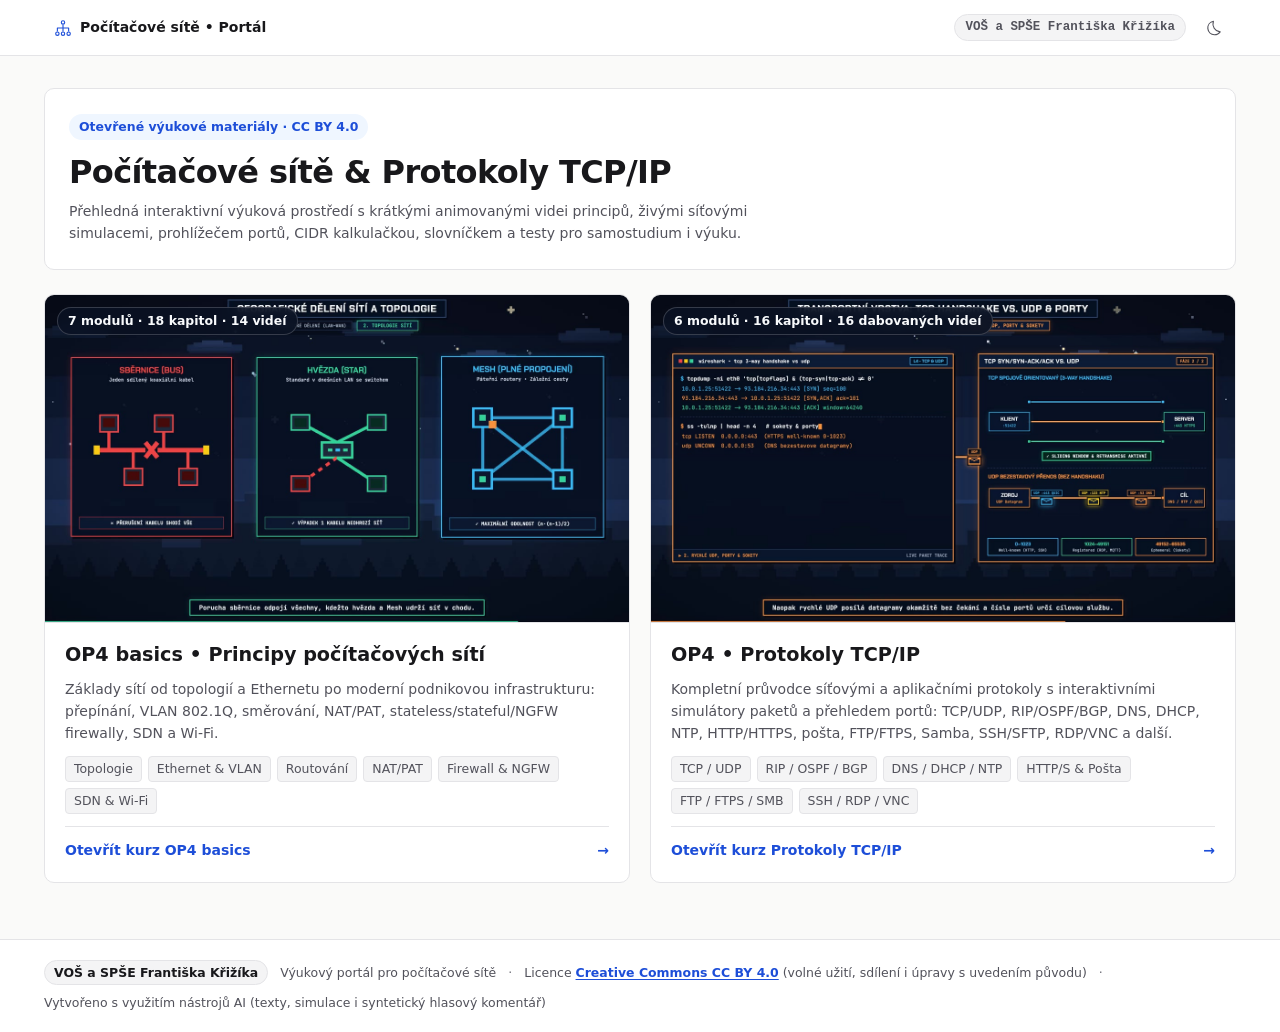
==== index.html @ db6475a8 "Initial release: OP4 basics & Protokoly TCP/IP portal (CC BY 4.0)" ====
<!DOCTYPE html>
<html lang="cs">
<head>
  <meta charset="UTF-8" />
  <meta name="viewport" content="width=device-width, initial-scale=1.0" />
  <title>Počítačové sítě &amp; Protokoly TCP/IP • VOŠ a SPŠE Františka Křižíka</title>
  <meta name="description" content="Interaktivní výukový portál počítačových sítí a protokolů TCP/IP vytvořený pro VOŠ a SPŠE Františka Křižíka pod volnou licencí Creative Commons CC BY 4.0." />
  <script>
    (function () {
      try {
        var t = window.localStorage.getItem('portal_theme') || window.localStorage.getItem('op4_theme') || window.localStorage.getItem('tcpip_theme');
        if (t === 'dark') {
          document.documentElement.setAttribute('data-theme', 'dark');
        }
      } catch (e) {}
    })();
  </script>
  <link rel="stylesheet" href="op4-basics/css/styles.css" />
  <style>
    .portal-main {
      max-width: var(--dashboard-max, 1240px);
      margin: 0 auto;
      padding: var(--space-8) var(--space-6) var(--space-6);
      min-height: calc(100vh - var(--topbar-height) - 108px);
    }

    .portal-hero {
      background-color: var(--bg-surface);
      border: 1px solid var(--border-subtle);
      border-radius: var(--radius-lg);
      padding: var(--space-6);
      margin-bottom: var(--space-6);
    }

    .portal-kicker {
      display: inline-flex;
      align-items: center;
      gap: 6px;
      padding: 3px 10px;
      border-radius: 999px;
      background-color: var(--accent-soft);
      color: var(--accent);
      font-size: var(--text-xs);
      font-weight: 600;
      margin-bottom: var(--space-3);
    }

    .portal-title {
      margin: 0 0 var(--space-2);
      font-size: clamp(1.45rem, 2.6vw, 2rem);
      font-weight: 700;
      letter-spacing: -0.02em;
      color: var(--text-primary);
    }

    .portal-subtitle {
      margin: 0;
      max-width: 760px;
      color: var(--text-secondary);
      font-size: var(--text-sm);
      line-height: 1.6;
    }

    .portal-grid {
      display: grid;
      grid-template-columns: repeat(2, minmax(0, 1fr));
      gap: var(--space-5);
    }

    .portal-card {
      display: flex;
      flex-direction: column;
      background-color: var(--bg-surface);
      border: 1px solid var(--border-subtle);
      border-radius: var(--radius-lg);
      overflow: hidden;
      text-decoration: none;
      color: inherit;
      transition: border-color 0.16s ease, box-shadow 0.16s ease, transform 0.16s ease;
    }

    .portal-card:hover {
      border-color: var(--accent);
      box-shadow: var(--shadow-hover);
      transform: translateY(-2px);
    }

    .portal-thumb {
      position: relative;
      aspect-ratio: 16 / 9;
      background-color: #091326;
      overflow: hidden;
      border-bottom: 1px solid var(--border-subtle);
    }

    .portal-thumb img {
      width: 100%;
      height: 100%;
      object-fit: cover;
      display: block;
    }

    .portal-thumb-badge {
      position: absolute;
      left: var(--space-3);
      top: var(--space-3);
      padding: 3px 10px;
      border-radius: 999px;
      background-color: rgba(10, 18, 35, 0.86);
      border: 1px solid rgba(255, 255, 255, 0.18);
      color: #f8fafc;
      font-size: var(--text-xs);
      font-weight: 600;
      backdrop-filter: blur(4px);
    }

    .portal-card-body {
      padding: var(--space-5);
      display: flex;
      flex-direction: column;
      gap: var(--space-3);
      flex: 1 1 auto;
    }

    .portal-card-title {
      margin: 0;
      font-size: 1.2rem;
      font-weight: 700;
      color: var(--text-primary);
    }

    .portal-card-desc {
      margin: 0;
      font-size: var(--text-sm);
      color: var(--text-secondary);
      line-height: 1.55;
      flex: 1 1 auto;
    }

    .portal-tags {
      display: flex;
      flex-wrap: wrap;
      gap: 6px;
    }

    .portal-tag {
      font-size: var(--text-xs);
      padding: 2px 8px;
      border-radius: var(--radius-sm);
      background-color: var(--bg-subtle);
      border: 1px solid var(--border-subtle);
      color: var(--text-secondary);
      font-weight: 500;
    }

    .portal-card-cta {
      display: flex;
      align-items: center;
      justify-content: space-between;
      padding-top: var(--space-3);
      border-top: 1px solid var(--border-subtle);
      font-size: var(--text-sm);
      font-weight: 600;
      color: var(--accent);
    }

    @media (max-width: 820px) {
      .portal-main {
        padding: var(--space-5) var(--space-4);
      }

      .portal-grid {
        grid-template-columns: 1fr;
      }
    }
  </style>
</head>
<body>
  <header class="topbar" role="banner">
    <div class="topbar-inner">
      <div class="topbar-left">
        <span class="brand-btn" style="cursor:default;">
          <span id="portal-brand-icon" class="brand-icon" aria-hidden="true"></span>
          <span class="brand-title">Počítačové sítě • Portál</span>
        </span>
      </div>
      <div class="topbar-right">
        <span class="topbar-progress-pill">VOŠ a SPŠE Františka Křižíka</span>
        <button
          type="button"
          id="portal-theme-toggle"
          class="icon-btn"
          aria-pressed="false"
          aria-label="Přepnout barevný režim"
          title="Přepnout světlý / tmavý režim"
        >
          <span id="portal-theme-icon" class="icon-slot" aria-hidden="true"></span>
        </button>
      </div>
    </div>
  </header>

  <main class="portal-main">
    <section class="portal-hero" aria-label="Úvod portálu">
      <div class="portal-kicker">Otevřené výukové materiály · CC BY 4.0</div>
      <h1 class="portal-title">Počítačové sítě &amp; Protokoly TCP/IP</h1>
      <p class="portal-subtitle">
        Přehledná interaktivní výuková prostředí s krátkými animovanými videi principů, živými síťovými simulacemi, prohlížečem portů, CIDR kalkulačkou, slovníčkem a testy pro samostudium i výuku.
      </p>
    </section>

    <section class="portal-grid" aria-label="Dostupné kurzy">
      <a class="portal-card" href="./op4-basics/">
        <div class="portal-thumb">
          <img src="./op4-basics/media/posters/topologies-lan-wan.jpg" alt="Náhled kurzu OP4 basics — Obecné principy počítačových sítí" loading="eager" />
          <span class="portal-thumb-badge">7 modulů · 18 kapitol · 14 videí</span>
        </div>
        <div class="portal-card-body">
          <h2 class="portal-card-title">OP4 basics • Principy počítačových sítí</h2>
          <p class="portal-card-desc">
            Základy sítí od topologií a Ethernetu po moderní podnikovou infrastrukturu: přepínání, VLAN 802.1Q, směrování, NAT/PAT, stateless/stateful/NGFW firewally, SDN a Wi-Fi.
          </p>
          <div class="portal-tags">
            <span class="portal-tag">Topologie</span>
            <span class="portal-tag">Ethernet &amp; VLAN</span>
            <span class="portal-tag">Routování</span>
            <span class="portal-tag">NAT/PAT</span>
            <span class="portal-tag">Firewall &amp; NGFW</span>
            <span class="portal-tag">SDN &amp; Wi-Fi</span>
          </div>
          <div class="portal-card-cta">
            <span>Otevřít kurz OP4 basics</span>
            <span id="cta-arrow-1" aria-hidden="true">→</span>
          </div>
        </div>
      </a>

      <a class="portal-card" href="./tcp-ip-protokoly/">
        <div class="portal-thumb">
          <img src="./tcp-ip-protokoly/media/posters/tcp-udp-handshake.jpg" alt="Náhled kurzu OP4 — Protokoly TCP/IP" loading="eager" />
          <span class="portal-thumb-badge">6 modulů · 16 kapitol · 16 dabovaných videí</span>
        </div>
        <div class="portal-card-body">
          <h2 class="portal-card-title">OP4 • Protokoly TCP/IP</h2>
          <p class="portal-card-desc">
            Kompletní průvodce síťovými a aplikačními protokoly s interaktivními simulátory paketů a přehledem portů: TCP/UDP, RIP/OSPF/BGP, DNS, DHCP, NTP, HTTP/HTTPS, pošta, FTP/FTPS, Samba, SSH/SFTP, RDP/VNC a další.
          </p>
          <div class="portal-tags">
            <span class="portal-tag">TCP / UDP</span>
            <span class="portal-tag">RIP / OSPF / BGP</span>
            <span class="portal-tag">DNS / DHCP / NTP</span>
            <span class="portal-tag">HTTP/S &amp; Pošta</span>
            <span class="portal-tag">FTP / FTPS / SMB</span>
            <span class="portal-tag">SSH / RDP / VNC</span>
          </div>
          <div class="portal-card-cta">
            <span>Otevřít kurz Protokoly TCP/IP</span>
            <span id="cta-arrow-2" aria-hidden="true">→</span>
          </div>
        </div>
      </a>
    </section>
  </main>

  <footer class="site-footer" role="contentinfo">
    <div class="site-footer-inner">
      <div class="site-footer-meta">
        <span class="site-footer-badge">VOŠ a SPŠE Františka Křižíka</span>
        <span>Výukový portál pro počítačové sítě</span>
        <span class="site-footer-sep" aria-hidden="true">·</span>
        <span>Licence <a class="site-footer-link" href="https://creativecommons.org/licenses/by/4.0/deed.cs" target="_blank" rel="noopener noreferrer">Creative Commons CC BY 4.0</a> (volné užití, sdílení i úpravy s uvedením původu)</span>
        <span class="site-footer-sep" aria-hidden="true">·</span>
        <span>Vytvořeno s využitím nástrojů AI (texty, simulace i syntetický hlasový komentář)</span>
      </div>
    </div>
  </footer>

  <script src="op4-basics/js/carbon-icons.js"></script>
  <script>
    (function () {
      var brand = document.getElementById('portal-brand-icon');
      if (brand && window.CarbonIcons) {
        brand.innerHTML = window.CarbonIcons.render('network', { size: 18 });
      }
      var themeBtn = document.getElementById('portal-theme-toggle');
      var themeIcon = document.getElementById('portal-theme-icon');
      function syncThemeUi() {
        var dark = document.documentElement.getAttribute('data-theme') === 'dark';
        if (themeBtn) themeBtn.setAttribute('aria-pressed', dark ? 'true' : 'false');
        if (themeIcon && window.CarbonIcons) {
          themeIcon.innerHTML = window.CarbonIcons.render(dark ? 'sun' : 'moon', { size: 18 });
        }
      }
      syncThemeUi();
      if (themeBtn) {
        themeBtn.addEventListener('click', function () {
          var nextDark = document.documentElement.getAttribute('data-theme') !== 'dark';
          if (nextDark) document.documentElement.setAttribute('data-theme', 'dark');
          else document.documentElement.removeAttribute('data-theme');
          try {
            var val = nextDark ? 'dark' : 'light';
            window.localStorage.setItem('portal_theme', val);
            window.localStorage.setItem('op4_theme', val);
            window.localStorage.setItem('tcpip_theme', val);
          } catch (e) {}
          syncThemeUi();
        });
      }
    })();
  </script>
</body>
</html>
---- op4-basics/css/styles.css ----
/* ==========================================================================
   OP4 basics • Obecné principy počítačových sítí
   Design systém (světlý výchozí / [data-theme="dark"] / [data-presentation="true"])
   ========================================================================== */

:root {
  /* Barvy – světlý vzdušný základ */
  --bg-canvas: #fafaf9;
  --bg-surface: #ffffff;
  --bg-subtle: #f4f4f5;
  --bg-hover: #eceef2;
  --bg-terminal: #14161a;

  --border-subtle: #e4e4e7;
  --border-strong: #a1a1aa;

  --text-primary: #18181b;
  --text-secondary: #52525b;
  --text-muted: #71717a;

  --accent: #1d4ed8;
  --accent-ink: #ffffff;
  --accent-soft: #eff6ff;

  --ok: #15803d;
  --ok-soft: #f0fdf4;
  --warn: #b45309;
  --warn-soft: #fffbeb;
  --danger: #b91c1c;
  --danger-soft: #fef2f2;

  /* Kompatibilní aliasy pro InteractiveLabs v visuals.js */
  --accent-cyan: var(--accent);
  --accent-emerald: var(--ok);
  --accent-amber: var(--warn);
  --accent-rose: var(--danger);
  --accent-violet: #6d28d9;

  /* Stíny */
  --shadow-sm: 0 1px 2px rgba(15, 23, 42, 0.05);
  --shadow-card: 0 2px 8px rgba(15, 23, 42, 0.05);
  --shadow-hover: 0 8px 20px rgba(15, 23, 42, 0.08);

  /* Typografie (100% systémové fonty) */
  --font-sans: -apple-system, BlinkMacSystemFont, "Segoe UI", system-ui, Roboto, "Helvetica Neue", Arial, sans-serif;
  --font-mono: ui-monospace, "SFMono-Regular", Menlo, Monaco, Consolas, monospace;

  --text-xs: 0.78rem;
  --text-sm: 0.875rem;
  --text-base: 0.975rem;
  --text-lg: 1.15rem;
  --text-xl: 1.55rem;

  /* Mezery */
  --space-1: 0.25rem;
  --space-2: 0.5rem;
  --space-3: 0.75rem;
  --space-4: 1rem;
  --space-5: 1.25rem;
  --space-6: 1.5rem;
  --space-8: 2rem;
  --space-10: 2.75rem;

  /* Hrany a rozměry */
  --radius-sm: 4px;
  --radius-md: 6px;
  --radius-lg: 10px;
  --topbar-height: 56px;
  --bottom-nav-height: 58px;
  --dash-max: 1220px;
  --content-max: 920px;
}

[data-theme="dark"] {
  --bg-canvas: #111214;
  --bg-surface: #18191c;
  --bg-subtle: #202226;
  --bg-hover: #27292e;
  --bg-terminal: #0c0d10;

  --border-subtle: #27272a;
  --border-strong: #52525b;

  --text-primary: #f4f4f5;
  --text-secondary: #a1a1aa;
  --text-muted: #9ca3af;

  --accent: #60a5fa;
  --accent-ink: #0a1424;
  --accent-soft: rgba(96, 165, 250, 0.14);

  --ok: #4ade80;
  --ok-soft: rgba(74, 222, 128, 0.12);
  --warn: #fbbf24;
  --warn-soft: rgba(251, 191, 36, 0.12);
  --danger: #f87171;
  --danger-soft: rgba(248, 113, 113, 0.13);
  --accent-violet: #a78bfa;

  --shadow-sm: 0 1px 3px rgba(0, 0, 0, 0.3);
  --shadow-card: 0 4px 12px rgba(0, 0, 0, 0.28);
  --shadow-hover: 0 10px 24px rgba(0, 0, 0, 0.42);
}

[data-presentation="true"] {
  --content-max: min(1320px, 96vw);
  --dash-max: min(1400px, 96vw);
  --text-base: 1.05rem;
  --text-lg: 1.22rem;
  --text-xl: 1.75rem;
}

/* ==========================================================================
   Reset & Základ
   ========================================================================== */
*, *::before, *::after {
  box-sizing: border-box;
}

html, body {
  margin: 0;
  padding: 0;
  max-width: 100%;
  overflow-x: clip;
  background-color: var(--bg-canvas);
  color: var(--text-primary);
  font-family: var(--font-sans);
  font-size: 16px;
  line-height: 1.6;
  -webkit-font-smoothing: antialiased;
}

h1, h2, h3, h4 {
  margin: 0;
  line-height: 1.25;
  color: var(--text-primary);
  font-weight: 650;
}

p {
  margin: 0 0 var(--space-3) 0;
}

ul, ol {
  margin: 0;
  padding-left: var(--space-5);
}

code, pre, .mono {
  font-family: var(--font-mono);
}

img, svg, canvas, video {
  max-width: 100%;
}

button, input, select {
  font-family: inherit;
  font-size: inherit;
  color: inherit;
}

button {
  cursor: pointer;
  border: none;
  background: none;
  padding: 0;
}

:focus-visible {
  outline: 2px solid var(--accent);
  outline-offset: 2px;
}

[hidden] {
  display: none !important;
}

.carbon-icon {
  display: block;
  flex-shrink: 0;
}

.icon-slot {
  display: inline-flex;
  align-items: center;
  justify-content: center;
  flex-shrink: 0;
}

.inline-icon-label {
  display: inline-flex;
  align-items: center;
  gap: var(--space-2);
}

.muted {
  color: var(--text-muted);
}

.skip-link {
  position: absolute;
  top: -120px;
  left: var(--space-4);
  z-index: 999;
  padding: var(--space-2) var(--space-4);
  background: var(--accent);
  color: var(--accent-ink);
  font-weight: 600;
  border-radius: var(--radius-sm);
  text-decoration: none;
}

.skip-link:focus {
  top: var(--space-3);
}

/* ==========================================================================
   Horní lišta (Topbar)
   ========================================================================== */
.topbar {
  position: sticky;
  top: 0;
  z-index: 100;
  height: var(--topbar-height);
  background-color: var(--bg-surface);
  border-bottom: 1px solid var(--border-subtle);
}

.topbar-inner {
  max-width: var(--dash-max);
  height: 100%;
  margin: 0 auto;
  padding: 0 var(--space-4);
  display: flex;
  align-items: center;
  justify-content: space-between;
  gap: var(--space-2);
}

.topbar-left {
  display: flex;
  align-items: center;
  gap: var(--space-2);
  min-width: 0;
}

.btn-drawer-toggle {
  display: inline-flex;
  align-items: center;
  gap: var(--space-2);
  min-height: 40px;
  padding: var(--space-1) var(--space-3);
  border: 1px solid var(--border-subtle);
  border-radius: var(--radius-md);
  background-color: var(--bg-surface);
  font-size: var(--text-sm);
  font-weight: 500;
  color: var(--text-primary);
  white-space: nowrap;
}

.btn-drawer-toggle:hover {
  background-color: var(--bg-hover);
  border-color: var(--border-strong);
}

.brand-btn {
  display: inline-flex;
  align-items: center;
  gap: var(--space-2);
  min-height: 40px;
  padding: var(--space-1) var(--space-2);
  border-radius: var(--radius-md);
  color: var(--text-primary);
  min-width: 0;
}

.brand-btn:hover {
  background-color: var(--bg-hover);
}

.brand-icon {
  display: inline-flex;
  color: var(--accent);
}

.brand-title {
  font-size: var(--text-sm);
  font-weight: 700;
  white-space: nowrap;
}

.main-nav {
  display: flex;
  align-items: center;
  gap: var(--space-1);
}

.nav-link {
  min-height: 40px;
  padding: var(--space-1) var(--space-3);
  border-radius: var(--radius-md);
  font-size: var(--text-sm);
  font-weight: 500;
  color: var(--text-secondary);
  white-space: nowrap;
}

.nav-link:hover {
  color: var(--text-primary);
  background-color: var(--bg-hover);
}

.nav-link.is-active {
  color: var(--accent);
  background-color: var(--accent-soft);
  font-weight: 600;
}

.topbar-right {
  display: flex;
  align-items: center;
  gap: var(--space-2);
  flex-shrink: 0;
}

.topbar-progress-pill {
  font-family: var(--font-mono);
  font-size: var(--text-xs);
  font-weight: 600;
  color: var(--text-secondary);
  background-color: var(--bg-subtle);
  border: 1px solid var(--border-subtle);
  border-radius: 999px;
  padding: 3px 10px;
  white-space: nowrap;
}

.btn-presentation-toggle {
  display: inline-flex;
  align-items: center;
  gap: var(--space-2);
  min-height: 40px;
  padding: var(--space-1) var(--space-3);
  border: 1px solid var(--border-subtle);
  border-radius: var(--radius-md);
  background-color: var(--bg-surface);
  font-size: var(--text-xs);
  font-weight: 500;
  color: var(--text-secondary);
  white-space: nowrap;
}

.btn-presentation-toggle:hover {
  background-color: var(--bg-hover);
  color: var(--text-primary);
  border-color: var(--border-strong);
}

.btn-presentation-toggle.is-active {
  background-color: var(--accent-soft);
  color: var(--accent);
  border-color: var(--accent);
  font-weight: 600;
}

[data-presentation="true"] .topbar-progress-pill,
[data-presentation="true"] .topic-crumb {
  display: none;
}

/* ==========================================================================
   Vysouvací šuplík kapitol (Topic Drawer)
   ========================================================================== */
.topic-drawer {
  position: fixed;
  top: 0;
  left: 0;
  bottom: 0;
  width: min(350px, 90vw);
  z-index: 300;
  background-color: var(--bg-surface);
  border-right: 1px solid var(--border-subtle);
  display: flex;
  flex-direction: column;
  box-shadow: var(--shadow-hover);
}

.drawer-overlay {
  position: fixed;
  inset: 0;
  z-index: 250;
  background-color: rgba(0, 0, 0, 0.4);
}

.drawer-head {
  display: flex;
  align-items: center;
  justify-content: space-between;
  padding: var(--space-4);
  border-bottom: 1px solid var(--border-subtle);
}

.drawer-title {
  font-weight: 650;
  font-size: var(--text-base);
}

.drawer-sub {
  font-size: var(--text-xs);
  color: var(--text-muted);
}

.drawer-search {
  position: relative;
  padding: var(--space-3) var(--space-4);
  border-bottom: 1px solid var(--border-subtle);
}

.drawer-search-icon {
  position: absolute;
  left: calc(var(--space-4) + 10px);
  top: 50%;
  transform: translateY(-50%);
  color: var(--text-muted);
  pointer-events: none;
  display: inline-flex;
}

.drawer-search .drawer-search-input {
  min-height: 40px;
  padding: var(--space-2) 36px var(--space-2) 34px;
  font-size: var(--text-sm);
}

.drawer-search-clear {
  position: absolute;
  right: calc(var(--space-4) + 2px);
  top: 50%;
  transform: translateY(-50%);
  min-width: 34px;
  min-height: 34px;
  display: inline-flex;
  align-items: center;
  justify-content: center;
  color: var(--text-muted);
}

.drawer-tree {
  flex: 1 1 auto;
  overflow-y: auto;
  padding: var(--space-2) 0;
}

.drawer-group {
  padding: var(--space-2) 0;
  border-bottom: 1px solid var(--border-subtle);
}

.drawer-group:last-child {
  border-bottom: none;
}

.drawer-group-label {
  padding: var(--space-1) var(--space-4);
  font-size: var(--text-xs);
  font-weight: 600;
  color: var(--text-muted);
}

.drawer-topic-btn {
  width: 100%;
  min-height: 40px;
  padding: var(--space-2) var(--space-4);
  display: grid;
  grid-template-columns: 24px minmax(0, 1fr) auto;
  align-items: start;
  gap: var(--space-2);
  text-align: left;
  font-size: var(--text-sm);
  color: var(--text-secondary);
}

.drawer-topic-btn:hover {
  background-color: var(--bg-hover);
  color: var(--text-primary);
}

.drawer-topic-btn.is-active {
  background-color: var(--accent-soft);
  color: var(--accent);
  font-weight: 600;
}

.drawer-topic-num {
  font-family: var(--font-mono);
  font-size: var(--text-xs);
  color: var(--text-muted);
  padding-top: 2px;
}

.drawer-topic-btn.is-active .drawer-topic-num {
  color: var(--accent);
}

.drawer-topic-title {
  overflow-wrap: anywhere;
  display: inline-flex;
  align-items: center;
  gap: 6px;
  flex-wrap: wrap;
}

.drawer-mandatory-dot {
  display: inline-block;
  width: 6px;
  height: 6px;
  border-radius: 50%;
  background-color: var(--accent);
  flex-shrink: 0;
}

.drawer-topic-status {
  padding-top: 2px;
  display: inline-flex;
  align-items: center;
}

.drawer-empty {
  padding: var(--space-5) var(--space-4);
  display: flex;
  flex-direction: column;
  gap: var(--space-3);
  font-size: var(--text-sm);
  color: var(--text-muted);
}

/* ==========================================================================
   Hlavní pracovní pruh
   ========================================================================== */
.page-main {
  max-width: var(--content-max);
  margin: 0 auto;
  padding: var(--space-8) var(--space-5) var(--space-10) var(--space-5);
  min-height: calc(100vh - var(--topbar-height));
}

.page-main.is-dashboard {
  max-width: var(--dash-max);
}

/* ==========================================================================
   Sdílené minimalistické komponenty
   ========================================================================== */
.btn {
  display: inline-flex;
  align-items: center;
  justify-content: center;
  gap: var(--space-2);
  min-height: 40px;
  padding: var(--space-2) var(--space-4);
  border: 1px solid var(--border-subtle);
  border-radius: var(--radius-md);
  background-color: var(--bg-surface);
  color: var(--text-primary);
  font-size: var(--text-sm);
  font-weight: 500;
  text-decoration: none;
  transition: background-color 0.12s ease, border-color 0.12s ease;
}

.btn:hover:not(:disabled) {
  background-color: var(--bg-hover);
  border-color: var(--border-strong);
}

.btn:disabled {
  opacity: 0.45;
  cursor: not-allowed;
}

.btn-sm {
  min-height: 36px;
  padding: var(--space-1) var(--space-3);
  font-size: var(--text-xs);
}

.btn-primary {
  background-color: var(--accent);
  border-color: var(--accent);
  color: var(--accent-ink);
  font-weight: 600;
}

.btn-primary:hover:not(:disabled) {
  background-color: var(--accent);
  border-color: var(--accent);
  filter: brightness(1.06);
}

.btn-ok {
  background-color: var(--ok-soft);
  border-color: var(--ok);
  color: var(--ok);
}

.btn-emerald {
  background-color: var(--ok-soft);
  border-color: var(--ok);
  color: var(--ok);
}

.btn-amber {
  background-color: var(--warn-soft);
  border-color: var(--warn);
  color: var(--warn);
}

.btn-rose {
  background-color: var(--danger-soft);
  border-color: var(--danger);
  color: var(--danger);
}

.icon-btn {
  min-width: 40px;
  min-height: 40px;
  display: inline-flex;
  align-items: center;
  justify-content: center;
  border: 1px solid transparent;
  border-radius: var(--radius-md);
  color: var(--text-secondary);
}

.icon-btn:hover {
  background-color: var(--bg-hover);
  color: var(--text-primary);
}

.input, .select {
  width: 100%;
  min-height: 42px;
  padding: var(--space-2) var(--space-3);
  border: 1px solid var(--border-subtle);
  border-radius: var(--radius-md);
  background-color: var(--bg-surface);
  color: var(--text-primary);
  font-size: var(--text-sm);
}

.input:focus, .select:focus {
  outline: 2px solid var(--accent);
  outline-offset: 0;
  border-color: var(--accent);
}

.badge {
  display: inline-flex;
  align-items: center;
  gap: var(--space-1);
  padding: 2px var(--space-2);
  border: 1px solid var(--border-subtle);
  border-radius: var(--radius-sm);
  font-size: var(--text-xs);
  font-weight: 500;
  background-color: var(--bg-subtle);
  color: var(--text-secondary);
  white-space: nowrap;
}

.badge-cyan {
  background-color: var(--accent-soft);
  border-color: var(--accent);
  color: var(--accent);
}

.badge-emerald {
  background-color: var(--ok-soft);
  border-color: var(--ok);
  color: var(--ok);
}

.badge-amber {
  background-color: var(--warn-soft);
  border-color: var(--warn);
  color: var(--warn);
}

.badge-rose {
  background-color: var(--danger-soft);
  border-color: var(--danger);
  color: var(--danger);
}

.badge-neutral {
  background-color: var(--bg-subtle);
  border-color: var(--border-subtle);
  color: var(--text-secondary);
}

.state-box {
  padding: var(--space-6);
  border: 1px solid var(--border-subtle);
  border-radius: var(--radius-lg);
  background-color: var(--bg-surface);
}

.table-scroll {
  width: 100%;
  max-width: 100%;
  overflow-x: auto;
  -webkit-overflow-scrolling: touch;
  border: 1px solid var(--border-subtle);
  border-radius: var(--radius-md);
  background-color: var(--bg-surface);
}

.data-table {
  width: 100%;
  border-collapse: collapse;
  font-size: var(--text-sm);
}

.data-table th,
.data-table td {
  padding: var(--space-3) var(--space-4);
  text-align: left;
  border-bottom: 1px solid var(--border-subtle);
  vertical-align: top;
}

.data-table th {
  font-size: var(--text-xs);
  font-weight: 600;
  color: var(--text-muted);
  background-color: var(--bg-subtle);
}

.data-table tr:last-child td {
  border-bottom: none;
}

/* ==========================================================================
   Pohled: Dashboard (Přehled témat s 16:9 náhledy)
   ========================================================================== */
.dash-wrap {
  display: flex;
  flex-direction: column;
  gap: var(--space-5);
}

.dash-header {
  display: flex;
  flex-wrap: wrap;
  align-items: flex-end;
  justify-content: space-between;
  gap: var(--space-4);
  padding-bottom: var(--space-4);
  border-bottom: 1px solid var(--border-subtle);
}

.dash-title-group {
  display: flex;
  flex-direction: column;
  gap: 4px;
}

.view-head {
  display: flex;
  flex-wrap: wrap;
  align-items: flex-end;
  justify-content: space-between;
  gap: var(--space-4);
  margin-bottom: var(--space-5);
}

.view-title {
  font-size: var(--text-xl);
  font-weight: 700;
  letter-spacing: -0.02em;
}

.dash-subtitle {
  font-size: var(--text-sm);
  color: var(--text-secondary);
  margin: 0;
}

.dash-header-right {
  display: flex;
  flex-wrap: wrap;
  align-items: center;
  gap: var(--space-3);
}

.dash-progress-card {
  display: flex;
  align-items: center;
  gap: var(--space-3);
  padding: var(--space-2) var(--space-3);
  border: 1px solid var(--border-subtle);
  border-radius: var(--radius-md);
  background-color: var(--bg-surface);
  font-size: var(--text-xs);
  color: var(--text-secondary);
}

.progress-bar-track {
  width: 110px;
  height: 6px;
  border-radius: 999px;
  background-color: var(--bg-subtle);
  overflow: hidden;
}

.progress-bar-fill {
  height: 100%;
  background-color: var(--ok);
  transition: width 0.25s ease;
}

.dash-actions {
  display: flex;
  align-items: center;
  gap: var(--space-2);
}

.filter-toolbar {
  display: flex;
  flex-direction: column;
  gap: var(--space-3);
}

.toolbar-row {
  display: flex;
  flex-wrap: wrap;
  gap: var(--space-2);
  align-items: center;
  justify-content: space-between;
}

.search-wrap {
  position: relative;
  width: 100%;
}

.toolbar-row > .search-wrap {
  width: auto;
  flex: 1 1 260px;
}

.search-wrap .input {
  padding-left: 36px;
  padding-right: 36px;
}

.search-wrap-icon {
  position: absolute;
  left: 10px;
  top: 50%;
  transform: translateY(-50%);
  color: var(--text-muted);
  pointer-events: none;
  display: inline-flex;
}

.search-wrap-clear {
  position: absolute;
  right: 4px;
  top: 50%;
  transform: translateY(-50%);
  min-width: 34px;
  min-height: 34px;
  display: inline-flex;
  align-items: center;
  justify-content: center;
  color: var(--text-muted);
}

.chip-row {
  display: flex;
  flex-wrap: wrap;
  gap: var(--space-2);
}

.filter-chip {
  min-height: 34px;
  padding: var(--space-1) var(--space-3);
  border: 1px solid var(--border-subtle);
  border-radius: var(--radius-md);
  background-color: var(--bg-surface);
  font-size: var(--text-xs);
  color: var(--text-secondary);
  white-space: nowrap;
}

.filter-chip:hover {
  background-color: var(--bg-hover);
  color: var(--text-primary);
}

.filter-chip.is-active {
  background-color: var(--accent-soft);
  border-color: var(--accent);
  color: var(--accent);
  font-weight: 600;
}

.dash-results-meta {
  font-size: var(--text-xs);
  color: var(--text-muted);
  margin-bottom: var(--space-3);
}

.module-group {
  margin-bottom: var(--space-8);
}

.module-group:last-child {
  margin-bottom: 0;
}

.module-header {
  display: flex;
  flex-wrap: wrap;
  align-items: baseline;
  justify-content: space-between;
  gap: var(--space-2);
  margin-bottom: var(--space-3);
}

.module-header-left {
  display: flex;
  align-items: center;
  gap: var(--space-2);
  min-width: 0;
}

.module-dot {
  width: 10px;
  height: 10px;
  border-radius: 3px;
  flex-shrink: 0;
}

.module-icon {
  display: inline-flex;
  color: var(--text-secondary);
}

.module-title {
  font-size: var(--text-lg);
  font-weight: 650;
}

.module-count {
  font-family: var(--font-mono);
  font-size: var(--text-xs);
  color: var(--text-muted);
}

.module-desc {
  font-size: var(--text-xs);
  color: var(--text-muted);
  margin: 0;
}

.topics-grid {
  display: grid;
  grid-template-columns: repeat(auto-fill, minmax(290px, 1fr));
  gap: var(--space-4);
}

.topic-card {
  position: relative;
  display: flex;
  flex-direction: column;
  background-color: var(--bg-surface);
  border: 1px solid var(--border-subtle);
  border-top: 3px solid var(--topic-accent, var(--accent));
  border-radius: var(--radius-lg);
  overflow: hidden;
  box-shadow: var(--shadow-card);
  transition: transform 0.15s ease, box-shadow 0.15s ease, border-color 0.15s ease;
  cursor: pointer;
  min-width: 0;
}

.topic-card:hover {
  transform: translateY(-2px);
  box-shadow: var(--shadow-hover);
  border-color: var(--border-strong);
}

.topic-card.is-completed {
  border-color: color-mix(in srgb, var(--ok) 45%, var(--border-subtle));
  border-top-color: var(--ok);
}

/* 16:9 Media Preview */
.card-media {
  position: relative;
  width: 100%;
  aspect-ratio: 16 / 9;
  background-color: #0b1220;
  overflow: hidden;
  border-bottom: 1px solid var(--border-subtle);
}

.card-preview-video {
  position: absolute;
  inset: 0;
  width: 100%;
  height: 100%;
  object-fit: cover;
  display: block;
  background-color: #0b1220;
}

.card-preview-canvas {
  position: absolute;
  inset: 0;
  width: 100%;
  height: 100%;
  display: block;
  image-rendering: pixelated;
  image-rendering: crisp-edges;
}

.card-preview-overlay {
  position: absolute;
  inset: 0;
  pointer-events: none;
  display: flex;
  align-items: flex-end;
  justify-content: space-between;
  padding: var(--space-2);
  background: linear-gradient(180deg, rgba(6, 12, 24, 0.12) 0%, transparent 45%, rgba(6, 12, 24, 0.5) 100%);
}

.media-badge {
  display: inline-flex;
  align-items: center;
  gap: 4px;
  padding: 2px 8px;
  border-radius: 999px;
  background-color: rgba(11, 18, 32, 0.84);
  color: #f8fafc;
  font-family: var(--font-mono);
  font-size: 0.72rem;
  font-weight: 600;
  border: 1px solid rgba(255, 255, 255, 0.18);
}

.media-badge-canvas {
  font-family: var(--font-sans);
}

.card-preview-toggle {
  pointer-events: auto;
  width: 32px;
  height: 32px;
  border-radius: 999px;
  background-color: rgba(11, 18, 32, 0.84);
  color: #f8fafc;
  border: 1px solid rgba(255, 255, 255, 0.24);
  display: inline-flex;
  align-items: center;
  justify-content: center;
  transition: background-color 0.12s ease, transform 0.12s ease;
}

.card-preview-toggle:hover,
.topic-card.is-previewing .card-preview-toggle {
  background-color: var(--accent);
  border-color: var(--accent);
  color: #ffffff;
}

/* Stručné tělo karty */
.card-body {
  padding: var(--space-3) var(--space-4);
  display: flex;
  flex-direction: column;
  gap: var(--space-2);
  min-width: 0;
  flex: 1 1 auto;
}

.card-meta-row {
  display: flex;
  align-items: center;
  justify-content: space-between;
  gap: var(--space-2);
}

.card-badges {
  display: flex;
  align-items: center;
  flex-wrap: wrap;
  gap: 6px;
  min-width: 0;
}

.card-num {
  font-family: var(--font-mono);
  font-size: var(--text-xs);
  font-weight: 700;
  color: var(--text-muted);
}

.card-complete-btn {
  width: 30px;
  height: 30px;
  border-radius: var(--radius-sm);
  display: inline-flex;
  align-items: center;
  justify-content: center;
  color: var(--text-muted);
  border: 1px solid transparent;
  flex-shrink: 0;
}

.card-complete-btn:hover {
  background-color: var(--bg-hover);
  color: var(--text-primary);
}

.card-complete-btn.is-done {
  color: var(--ok);
  background-color: var(--ok-soft);
}

.card-title {
  margin: 0;
  font-size: var(--text-base);
  font-weight: 650;
  line-height: 1.3;
  min-width: 0;
}

.topic-card-open {
  display: block;
  width: 100%;
  text-align: left;
  font-weight: inherit;
  color: var(--text-primary);
  overflow-wrap: anywhere;
}

.topic-card:hover .topic-card-open {
  color: var(--accent);
}

.card-summary {
  margin: 0;
  font-size: var(--text-xs);
  color: var(--text-secondary);
  white-space: nowrap;
  overflow: hidden;
  text-overflow: ellipsis;
}

/* ==========================================================================
   Pohled: Detail kapitoly (4-záložkové pracoviště)
   ========================================================================== */
.topic-wrap {
  display: flex;
  flex-direction: column;
  gap: var(--space-5);
}

.topic-head {
  display: flex;
  flex-direction: column;
  gap: var(--space-2);
}

.topic-workspace-bar,
.topic-head-top {
  display: flex;
  flex-wrap: wrap;
  align-items: center;
  justify-content: space-between;
  gap: var(--space-2);
  padding-bottom: var(--space-3);
  border-bottom: 1px solid var(--border-subtle);
}

.topic-head-left,
.topic-head-right {
  display: flex;
  flex-wrap: wrap;
  align-items: center;
  gap: var(--space-2);
}

.topic-meta-badges {
  display: flex;
  flex-wrap: wrap;
  align-items: center;
  gap: var(--space-2);
}

.topic-crumb {
  font-size: var(--text-xs);
  color: var(--text-muted);
}

.topic-title {
  font-size: var(--text-xl);
  font-weight: 700;
  letter-spacing: -0.02em;
  overflow-wrap: anywhere;
}

.topic-subtitle {
  color: var(--text-secondary);
  font-size: var(--text-base);
  margin: 0;
  max-width: 72ch;
}

.topic-tabs {
  display: flex;
  align-items: center;
  gap: var(--space-1);
  border-bottom: 1px solid var(--border-subtle);
  overflow-x: auto;
  -webkit-overflow-scrolling: touch;
}

.topic-tab-btn {
  display: inline-flex;
  align-items: center;
  gap: var(--space-2);
  min-height: 44px;
  padding: var(--space-2) var(--space-3);
  border-bottom: 2px solid transparent;
  font-size: var(--text-sm);
  font-weight: 500;
  color: var(--text-secondary);
  white-space: nowrap;
  flex-shrink: 0;
}

.topic-tab-btn:hover {
  color: var(--text-primary);
}

.topic-tab-btn[aria-selected="true"] {
  color: var(--accent);
  border-bottom-color: var(--accent);
  font-weight: 600;
}

.topic-panel {
  display: flex;
  flex-direction: column;
  gap: var(--space-5);
}

/* Záložka 1: Ukázka */
.stage-top-bar {
  display: flex;
  flex-wrap: wrap;
  align-items: center;
  justify-content: space-between;
  gap: var(--space-2);
  margin-bottom: var(--space-3);
}

.segmented {
  display: inline-flex;
  padding: 2px;
  border: 1px solid var(--border-subtle);
  border-radius: var(--radius-md);
  background-color: var(--bg-subtle);
  gap: 2px;
}

.segmented-btn {
  display: inline-flex;
  align-items: center;
  gap: var(--space-1);
  min-height: 34px;
  padding: var(--space-1) var(--space-3);
  border-radius: var(--radius-sm);
  font-size: var(--text-xs);
  font-weight: 500;
  color: var(--text-secondary);
  white-space: nowrap;
}

.segmented-btn.is-active {
  background-color: var(--bg-surface);
  color: var(--text-primary);
  font-weight: 600;
  box-shadow: var(--shadow-sm);
}

.stage-viewport {
  width: 100%;
  aspect-ratio: 16 / 9;
  border: 1px solid var(--border-subtle);
  border-radius: var(--radius-lg);
  overflow: hidden;
  background-color: #0b0e14;
}

[data-presentation="true"] .stage-viewport {
  max-height: 74vh;
}

.stage-canvas {
  width: 100%;
  height: 100%;
  display: block;
  image-rendering: pixelated;
  image-rendering: crisp-edges;
}

.stage-video {
  width: 100%;
  height: 100%;
  display: block;
  object-fit: contain;
  background-color: #090b10;
}

.stage-player-bar {
  display: flex;
  flex-wrap: wrap;
  align-items: center;
  justify-content: space-between;
  gap: var(--space-3);
  padding-top: var(--space-3);
}

.stage-player-controls {
  display: flex;
  flex-wrap: wrap;
  align-items: center;
  gap: var(--space-1);
}

.step-dots {
  display: flex;
  flex-wrap: wrap;
  align-items: center;
  gap: 4px;
  margin: 0 var(--space-1);
}

.step-dot-btn {
  min-width: 32px;
  min-height: 32px;
  border-radius: var(--radius-sm);
  border: 1px solid var(--border-subtle);
  background-color: var(--bg-surface);
  font-family: var(--font-mono);
  font-size: var(--text-xs);
  color: var(--text-secondary);
}

.step-dot-btn.is-active {
  background-color: var(--accent-soft);
  border-color: var(--accent);
  color: var(--accent);
  font-weight: 600;
}

.stage-caption-line {
  margin-top: var(--space-3);
  padding: var(--space-3) var(--space-4);
  border-radius: var(--radius-md);
  background-color: var(--bg-subtle);
  font-size: var(--text-sm);
  color: var(--text-secondary);
}

.stage-caption-line strong {
  color: var(--text-primary);
}

.video-chapters-row {
  display: flex;
  flex-wrap: wrap;
  gap: var(--space-2);
  padding-top: var(--space-3);
}

.chapter-pill {
  display: inline-flex;
  align-items: center;
  gap: var(--space-2);
  min-height: 36px;
  padding: var(--space-1) var(--space-3);
  border: 1px solid var(--border-subtle);
  border-radius: var(--radius-md);
  background-color: var(--bg-surface);
  font-size: var(--text-xs);
  color: var(--text-secondary);
}

.chapter-pill.is-active,
.chapter-pill:hover {
  border-color: var(--accent);
  color: var(--accent);
  background-color: var(--accent-soft);
}

.key-points-box {
  padding-top: var(--space-4);
  border-top: 1px solid var(--border-subtle);
}

.section-label {
  font-size: var(--text-xs);
  font-weight: 600;
  color: var(--text-muted);
  text-transform: uppercase;
  letter-spacing: 0.04em;
  margin-bottom: var(--space-3);
}

.key-points-list {
  list-style: none;
  padding: 0;
  margin: 0;
  display: flex;
  flex-direction: column;
  gap: var(--space-2);
}

.key-points-list li {
  display: grid;
  grid-template-columns: 20px minmax(0, 1fr);
  gap: var(--space-2);
  align-items: start;
  font-size: var(--text-sm);
  color: var(--text-secondary);
}

.key-point-icon {
  color: var(--ok);
  padding-top: 3px;
}

/* Záložka 2: Princip */
.problem-summary {
  padding: var(--space-4);
  border-left: 3px solid var(--accent);
  background-color: var(--bg-surface);
  border-top: 1px solid var(--border-subtle);
  border-right: 1px solid var(--border-subtle);
  border-bottom: 1px solid var(--border-subtle);
  border-radius: 0 var(--radius-md) var(--radius-md) 0;
}

.terms-row {
  display: flex;
  flex-wrap: wrap;
  gap: var(--space-2);
}

.term-chip {
  min-height: 34px;
  padding: var(--space-1) var(--space-3);
  border: 1px solid var(--border-subtle);
  border-radius: var(--radius-md);
  background-color: var(--bg-surface);
  font-size: var(--text-xs);
  color: var(--text-secondary);
}

.term-chip:hover {
  border-color: var(--accent);
  color: var(--accent);
  background-color: var(--accent-soft);
}

.accordion-controls,
.acc-toolbar {
  display: flex;
  align-items: center;
  justify-content: space-between;
  gap: var(--space-2);
}

.accordion-group {
  border: 1px solid var(--border-subtle);
  border-radius: var(--radius-lg);
  background-color: var(--bg-surface);
  overflow: hidden;
}

.acc-item {
  border-bottom: 1px solid var(--border-subtle);
}

.acc-item:last-child {
  border-bottom: none;
}

.acc-summary {
  min-height: 48px;
  padding: var(--space-3) var(--space-4);
  cursor: pointer;
  display: flex;
  align-items: center;
  justify-content: space-between;
  gap: var(--space-2);
  font-size: var(--text-sm);
  font-weight: 600;
  color: var(--text-primary);
  list-style: none;
}

.acc-summary::-webkit-details-marker {
  display: none;
}

.acc-summary:hover {
  background-color: var(--bg-hover);
}

.acc-chevron {
  color: var(--text-muted);
  transition: transform 0.15s ease;
  display: inline-flex;
}

.acc-item[open] .acc-chevron {
  transform: rotate(180deg);
}

.acc-body {
  padding: 0 var(--space-4) var(--space-4) var(--space-4);
  font-size: var(--text-sm);
  color: var(--text-secondary);
}

.steps-clean {
  list-style: none;
  padding: 0;
  margin: 0;
  display: flex;
  flex-direction: column;
  gap: var(--space-3);
}

.steps-clean li {
  display: grid;
  grid-template-columns: 28px minmax(0, 1fr);
  gap: var(--space-2);
}

.step-num {
  font-family: var(--font-mono);
  font-size: var(--text-xs);
  font-weight: 600;
  color: var(--accent);
  padding-top: 2px;
}

.warn-inline {
  display: flex;
  align-items: flex-start;
  gap: var(--space-2);
  padding: var(--space-3);
  border-radius: var(--radius-md);
  background-color: var(--warn-soft);
  color: var(--text-primary);
}

/* Záložka 3: Lab & CLI Praxe */
.terminal-block {
  border: 1px solid var(--border-subtle);
  border-radius: var(--radius-md);
  background-color: var(--bg-terminal);
  overflow: hidden;
  margin-top: var(--space-3);
}

.terminal-head {
  display: flex;
  align-items: center;
  justify-content: space-between;
  gap: var(--space-2);
  padding: var(--space-2) var(--space-3);
  border-bottom: 1px solid #272a30;
  color: #a1a1aa;
  font-size: var(--text-xs);
}

.terminal-pre {
  margin: 0;
  padding: var(--space-3) var(--space-4);
  overflow-x: auto;
  max-width: 100%;
  font-family: var(--font-mono);
  font-size: var(--text-xs);
  line-height: 1.55;
  color: #f4f4f5;
}

.btn-copy-dark {
  display: inline-flex;
  align-items: center;
  gap: 4px;
  min-height: 30px;
  padding: 2px var(--space-2);
  border: 1px solid #3f3f46;
  border-radius: var(--radius-sm);
  color: #e4e4e7;
  font-size: var(--text-xs);
}

.btn-copy-dark:hover {
  border-color: #71717a;
}

/* Záložka 4: Kvíz */
.quiz-bar {
  display: flex;
  align-items: center;
  justify-content: space-between;
  gap: var(--space-3);
}

.quiz-list {
  display: flex;
  flex-direction: column;
  gap: var(--space-5);
}

.quiz-card {
  display: flex;
  flex-direction: column;
  gap: var(--space-3);
  padding-bottom: var(--space-5);
  border-bottom: 1px solid var(--border-subtle);
}

.quiz-card:last-child {
  border-bottom: none;
  padding-bottom: 0;
}

.quiz-q {
  font-weight: 600;
  font-size: var(--text-base);
}

.quiz-opts {
  display: flex;
  flex-direction: column;
  gap: var(--space-2);
}

.quiz-opt {
  width: 100%;
  min-height: 44px;
  padding: var(--space-2) var(--space-3);
  border: 1px solid var(--border-subtle);
  border-radius: var(--radius-md);
  background-color: var(--bg-surface);
  text-align: left;
  display: flex;
  align-items: flex-start;
  gap: var(--space-3);
  font-size: var(--text-sm);
}

.quiz-opt:hover:not(:disabled) {
  background-color: var(--bg-hover);
  border-color: var(--border-strong);
}

.quiz-opt.is-correct {
  background-color: var(--ok-soft);
  border-color: var(--ok);
}

.quiz-opt.is-wrong {
  background-color: var(--danger-soft);
  border-color: var(--danger);
}

.quiz-opt.is-selected {
  background-color: var(--accent-soft);
  border-color: var(--accent);
}

.quiz-feedback {
  font-size: var(--text-sm);
  color: var(--text-secondary);
  padding-left: var(--space-3);
  border-left: 2px solid var(--border-strong);
}

.quiz-feedback.is-correct {
  border-left-color: var(--ok);
}

.quiz-feedback.is-wrong {
  border-left-color: var(--danger);
}

/* Spodní navigace kapitoly */
.topic-footer-nav {
  display: flex;
  flex-wrap: wrap;
  align-items: center;
  justify-content: space-between;
  gap: var(--space-3);
  padding-top: var(--space-5);
  border-top: 1px solid var(--border-subtle);
}

[data-presentation="true"] .topic-footer-nav {
  display: none;
}

/* ==========================================================================
   Pohled: Kalkulačka podsítí
   ========================================================================== */
.calc-controls {
  display: grid;
  grid-template-columns: repeat(auto-fit, minmax(220px, 1fr));
  gap: var(--space-4);
  align-items: end;
  padding: var(--space-4);
  border: 1px solid var(--border-subtle);
  border-radius: var(--radius-lg);
  background-color: var(--bg-surface);
  margin-bottom: var(--space-5);
}

.field-label {
  display: block;
  font-size: var(--text-xs);
  font-weight: 600;
  color: var(--text-secondary);
  margin-bottom: var(--space-1);
}

.cidr-slider {
  width: 100%;
  min-height: 40px;
  accent-color: var(--accent);
  cursor: pointer;
}

.preset-row {
  display: flex;
  flex-wrap: wrap;
  gap: var(--space-1);
  grid-column: 1 / -1;
}

.bits-grid {
  display: grid;
  grid-template-columns: repeat(4, 1fr);
  gap: var(--space-2);
}

.octet-box {
  padding: var(--space-2);
  border: 1px solid var(--border-subtle);
  border-radius: var(--radius-md);
  background-color: var(--bg-subtle);
}

.octet-head {
  display: flex;
  justify-content: space-between;
  font-family: var(--font-mono);
  font-size: 0.72rem;
  color: var(--text-muted);
  margin-bottom: var(--space-1);
}

.octet-bits {
  display: grid;
  grid-template-columns: repeat(8, 1fr);
  gap: 2px;
}

.bit-cell {
  aspect-ratio: 1 / 1.1;
  display: flex;
  align-items: center;
  justify-content: center;
  border-radius: 2px;
  font-family: var(--font-mono);
  font-size: 0.74rem;
  font-weight: 600;
}

.bit-net {
  background-color: var(--accent-soft);
  color: var(--accent);
}

.bit-host {
  background-color: var(--warn-soft);
  color: var(--warn);
}

.trainer-grid {
  display: grid;
  grid-template-columns: repeat(auto-fit, minmax(180px, 1fr));
  gap: var(--space-3);
  margin: var(--space-3) 0;
}

.trainer-feedback-ok {
  border-color: var(--ok) !important;
  background-color: var(--ok-soft) !important;
}

.trainer-feedback-err {
  border-color: var(--danger) !important;
  background-color: var(--danger-soft) !important;
}

/* ==========================================================================
   Pohled: Slovníček & Znalostní test
   ========================================================================== */
.glossary-list {
  border: 1px solid var(--border-subtle);
  border-radius: var(--radius-lg);
  background-color: var(--bg-surface);
  overflow: hidden;
}

.glossary-row {
  border-bottom: 1px solid var(--border-subtle);
  display: flex;
  align-items: center;
  justify-content: space-between;
  gap: var(--space-2);
}

.glossary-row:last-child {
  border-bottom: none;
}

.glossary-main-btn {
  flex: 1 1 auto;
  min-width: 0;
  min-height: 48px;
  padding: var(--space-3) var(--space-4);
  display: grid;
  grid-template-columns: minmax(120px, 210px) minmax(0, 1fr);
  align-items: center;
  gap: var(--space-3);
  text-align: left;
}

.glossary-main-btn:hover {
  background-color: var(--bg-hover);
}

.glossary-term {
  font-weight: 600;
  font-size: var(--text-sm);
  color: var(--text-primary);
  overflow-wrap: anywhere;
}

.glossary-short {
  font-size: var(--text-sm);
  color: var(--text-secondary);
  overflow-wrap: anywhere;
}

.glossary-topic-btn {
  margin-right: var(--space-3);
  flex-shrink: 0;
}

.exam-result {
  display: flex;
  flex-wrap: wrap;
  align-items: center;
  gap: var(--space-5);
  padding: var(--space-5);
  border: 1px solid var(--border-subtle);
  border-radius: var(--radius-lg);
  background-color: var(--bg-surface);
  margin-bottom: var(--space-6);
}

.mastery-box {
  min-width: 96px;
  min-height: 76px;
  padding: var(--space-2) var(--space-3);
  border: 2px solid currentColor;
  border-radius: var(--radius-md);
  display: flex;
  flex-direction: column;
  align-items: center;
  justify-content: center;
  flex-shrink: 0;
}

.mastery-pct {
  font-size: 1.6rem;
  font-weight: 700;
  line-height: 1.1;
  font-family: var(--font-mono);
}

.mastery-lbl {
  font-size: 0.68rem;
  text-transform: uppercase;
  letter-spacing: 0.04em;
  margin-top: 2px;
}

/* ==========================================================================
   Sdílené třídy pro InteractiveLabs (OP4/js/visuals.js)
   ========================================================================== */
.lab-shell {
  display: flex;
  flex-direction: column;
  gap: var(--space-3);
  padding: var(--space-4);
  border: 1px solid var(--border-subtle);
  border-radius: var(--radius-lg);
  background-color: var(--bg-surface);
  min-width: 0;
}

.lab-header {
  display: flex;
  flex-wrap: wrap;
  align-items: center;
  justify-content: space-between;
  gap: var(--space-2);
}

.lab-controls {
  display: flex;
  flex-wrap: wrap;
  gap: var(--space-2);
  align-items: center;
}

.lab-controls .btn.is-active {
  background-color: var(--accent-soft);
  border-color: var(--accent);
  color: var(--accent);
  font-weight: 600;
}

.lab-stage {
  padding: var(--space-3);
  border-radius: var(--radius-md);
  background-color: var(--bg-subtle);
  border: 1px solid var(--border-subtle);
  min-width: 0;
}

.lab-svg {
  width: 100%;
  height: auto;
  display: block;
  background-color: #0b1220;
  border-radius: var(--radius-md);
}

.lab-grid-2 {
  display: grid;
  grid-template-columns: repeat(auto-fit, minmax(220px, 1fr));
  gap: var(--space-3);
}

.lab-osi-row {
  display: grid;
  grid-template-columns: 52px 1fr auto;
  align-items: center;
  gap: var(--space-3);
  min-height: 44px;
  padding: var(--space-2) var(--space-3);
  border-radius: var(--radius-md);
  border: 1px solid var(--border-subtle);
  background-color: var(--bg-surface);
  text-align: left;
  width: 100%;
}

.lab-osi-row:hover,
.lab-osi-row.is-active {
  border-color: var(--accent);
  background-color: var(--accent-soft);
}

.lab-row-highlight-win td {
  background-color: var(--ok-soft) !important;
  color: var(--text-primary);
  font-weight: 600;
}

.lab-row-highlight-match td {
  background-color: var(--accent-soft);
}

.lab-row-highlight-drop td {
  background-color: var(--danger-soft) !important;
}

.lab-meter {
  height: 6px;
  border-radius: 3px;
  background-color: var(--bg-subtle);
  overflow: hidden;
}

.lab-meter-fill {
  height: 100%;
  background-color: var(--accent);
}

.stat-tile {
  padding: var(--space-3);
  border-radius: var(--radius-md);
  background-color: var(--bg-subtle);
  border: 1px solid var(--border-subtle);
}

.stat-tile-label {
  font-size: var(--text-xs);
  color: var(--text-muted);
  margin-bottom: var(--space-1);
}

.stat-tile-val {
  font-family: var(--font-mono);
  font-size: var(--text-sm);
  font-weight: 600;
}

.callout {
  padding: var(--space-3) var(--space-4);
  border-radius: var(--radius-md);
  border: 1px solid var(--border-subtle);
  background-color: var(--bg-subtle);
  font-size: var(--text-sm);
}

.callout-tip {
  border-left: 3px solid var(--ok);
}

.callout-warn {
  border-left: 3px solid var(--warn);
  background-color: var(--warn-soft);
}

.callout-problem {
  border-left: 3px solid var(--accent);
}

/* ==========================================================================
   Modal & Toast
   ========================================================================== */
.modal-backdrop {
  position: fixed;
  inset: 0;
  z-index: 400;
  background-color: rgba(0, 0, 0, 0.45);
  display: flex;
  align-items: center;
  justify-content: center;
  padding: var(--space-4);
}

.modal-dialog {
  width: 100%;
  max-width: min(540px, calc(100vw - 24px));
  max-height: 90vh;
  overflow-y: auto;
  background-color: var(--bg-surface);
  border: 1px solid var(--border-subtle);
  border-radius: var(--radius-lg);
  padding: var(--space-5);
  box-shadow: var(--shadow-hover);
}

.modal-header {
  display: flex;
  align-items: flex-start;
  justify-content: space-between;
  gap: var(--space-3);
  margin-bottom: var(--space-3);
}

.modal-kicker {
  font-size: var(--text-xs);
  color: var(--text-muted);
  margin-bottom: 2px;
}

.modal-title {
  font-size: var(--text-lg);
}

.modal-body {
  font-size: var(--text-sm);
  color: var(--text-secondary);
  margin-bottom: var(--space-4);
}

.modal-footer {
  display: flex;
  flex-wrap: wrap;
  justify-content: flex-end;
  gap: var(--space-2);
}

.toast-region {
  position: fixed;
  bottom: var(--space-5);
  right: var(--space-4);
  z-index: 500;
  display: flex;
  flex-direction: column;
  gap: var(--space-2);
  max-width: calc(100vw - 32px);
}

.toast {
  padding: var(--space-2) var(--space-4);
  border-radius: var(--radius-md);
  background-color: var(--text-primary);
  color: var(--bg-canvas);
  font-size: var(--text-sm);
  font-weight: 500;
  box-shadow: var(--shadow-card);
}

/* ==========================================================================
   Mobilní navigace & Responzivita (1440x900 & 390x844)
   ========================================================================== */
.mobile-bottom-nav {
  display: none;
}

@media (max-width: 899px) {
  .main-nav,
  .topbar-progress-pill {
    display: none;
  }

  .page-main {
    padding: var(--space-5) var(--space-4) calc(var(--bottom-nav-height) + var(--space-8)) var(--space-4);
  }

  .mobile-bottom-nav {
    position: fixed;
    left: 0;
    right: 0;
    bottom: 0;
    z-index: 150;
    display: grid;
    grid-template-columns: repeat(5, 1fr);
    min-height: var(--bottom-nav-height);
    padding-bottom: env(safe-area-inset-bottom);
    background-color: var(--bg-surface);
    border-top: 1px solid var(--border-subtle);
  }

  .mobile-nav-btn {
    min-height: 54px;
    padding: var(--space-1) 2px;
    display: flex;
    flex-direction: column;
    align-items: center;
    justify-content: center;
    gap: 2px;
    font-size: 0.68rem;
    font-weight: 500;
    color: var(--text-muted);
    min-width: 0;
  }

  .mobile-nav-btn.is-active {
    color: var(--accent);
    font-weight: 600;
  }

  .toast-region {
    bottom: calc(var(--bottom-nav-height) + var(--space-3));
    left: var(--space-3);
    right: var(--space-3);
  }
}

@media (max-width: 639px) {
  .btn-presentation-label {
    display: none;
  }

  .btn-presentation-toggle {
    min-width: 40px;
    padding: var(--space-1);
    justify-content: center;
  }

  .topics-grid {
    grid-template-columns: 1fr;
  }

  .bits-grid {
    grid-template-columns: repeat(2, minmax(0, 1fr));
  }

  .octet-box {
    min-width: 0;
    padding: var(--space-1) var(--space-2);
  }

  .octet-bits {
    grid-template-columns: repeat(8, minmax(0, 1fr));
    gap: 1px;
  }

  .bit-cell {
    min-width: 0;
    font-size: 0.68rem;
  }

  .lab-grid-2,
  .calc-controls,
  .trainer-grid {
    grid-template-columns: 1fr;
  }

  .glossary-row {
    flex-direction: column;
    align-items: stretch;
    gap: 0;
    padding-bottom: var(--space-2);
  }

  .glossary-main-btn {
    grid-template-columns: 1fr;
    gap: var(--space-1);
    padding: var(--space-3) var(--space-4) var(--space-2) var(--space-4);
  }

  .glossary-topic-btn {
    align-self: flex-start;
    margin-left: var(--space-4);
    margin-right: var(--space-4);
  }

  .topic-footer-nav .btn {
    max-width: 100%;
    overflow: hidden;
  }

  .topic-footer-nav .btn span {
    overflow: hidden;
    text-overflow: ellipsis;
    white-space: nowrap;
  }
}


/* ==========================================================================
   Patička aplikace (VOŠ a SPŠE Františka Křižíka · CC BY 4.0 · AI)
   ========================================================================== */
.site-footer {
  margin-top: var(--space-8);
  border-top: 1px solid var(--border-subtle);
  background-color: var(--bg-surface);
  color: var(--text-secondary);
  font-size: var(--text-xs);
  line-height: 1.55;
}

.site-footer-inner {
  max-width: var(--dashboard-max, 1240px);
  margin: 0 auto;
  padding: var(--space-5) var(--space-6);
  display: flex;
  flex-wrap: wrap;
  align-items: center;
  justify-content: space-between;
  gap: var(--space-3) var(--space-6);
}

.site-footer-meta {
  display: flex;
  flex-wrap: wrap;
  align-items: center;
  gap: var(--space-2) var(--space-3);
}

.site-footer-badge {
  display: inline-flex;
  align-items: center;
  gap: 5px;
  padding: 2px 9px;
  border-radius: 999px;
  background-color: var(--bg-subtle);
  border: 1px solid var(--border-subtle);
  color: var(--text-primary);
  font-weight: 600;
  white-space: nowrap;
}

.site-footer-link {
  color: var(--accent);
  font-weight: 600;
  text-decoration: underline;
  text-underline-offset: 2px;
}

.site-footer-link:hover {
  opacity: 0.85;
}

.site-footer-sep {
  color: var(--text-muted);
}

.site-footer-portal-nav {
  display: flex;
  flex-wrap: wrap;
  align-items: center;
  gap: var(--space-2);
}

.site-footer-portal-nav[hidden] {
  display: none !important;
}

.site-footer-nav-pill {
  display: inline-flex;
  align-items: center;
  gap: 4px;
  padding: 4px 10px;
  border-radius: var(--radius-md);
  border: 1px solid var(--border-subtle);
  background-color: var(--bg-subtle);
  color: var(--text-primary);
  font-weight: 500;
  text-decoration: none;
  white-space: nowrap;
  transition: border-color 0.15s ease, background-color 0.15s ease, color 0.15s ease;
}

.site-footer-nav-pill:hover {
  border-color: var(--accent);
  color: var(--accent);
  background-color: var(--accent-soft);
}

@media (max-width: 899px) {
  .page-main {
    padding-bottom: var(--space-6);
  }

  .site-footer-inner {
    padding: var(--space-4) var(--space-4) calc(var(--bottom-nav-height) + var(--space-5) + env(safe-area-inset-bottom));
  }
}
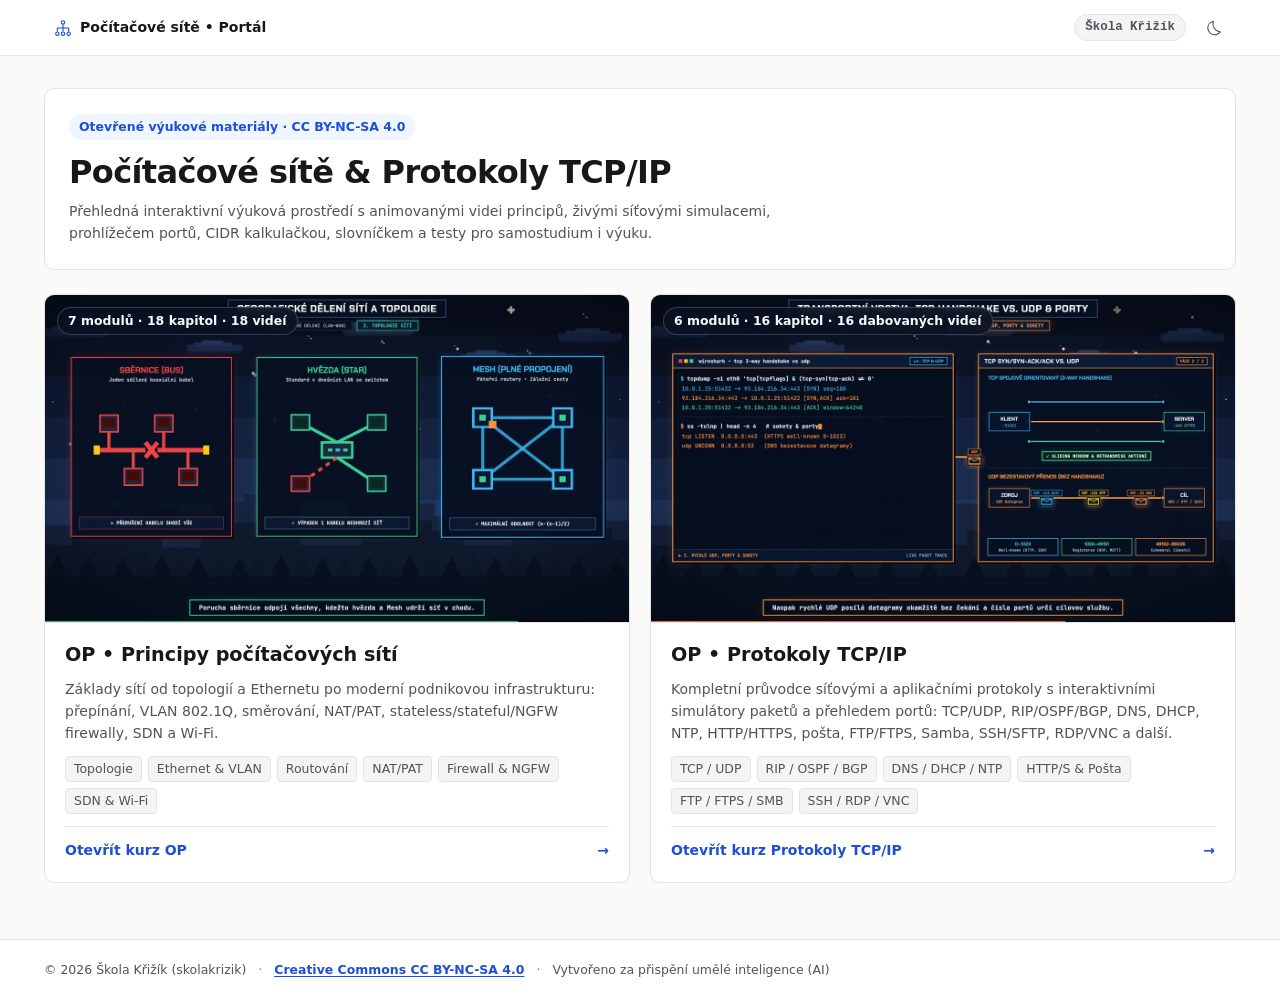
==== commit fa23e2e0: "Production polish: OP rebrand, 18 Remotion videos, CC BY-NC-SA 4.0 footer" ====
--- a/index.html
+++ b/index.html
@@ -3,8 +3,8 @@
 <head>
   <meta charset="UTF-8" />
   <meta name="viewport" content="width=device-width, initial-scale=1.0" />
-  <title>Počítačové sítě &amp; Protokoly TCP/IP • VOŠ a SPŠE Františka Křižíka</title>
-  <meta name="description" content="Interaktivní výukový portál počítačových sítí a protokolů TCP/IP vytvořený pro VOŠ a SPŠE Františka Křižíka pod volnou licencí Creative Commons CC BY 4.0." />
+  <title>Počítačové sítě &amp; Protokoly TCP/IP • Škola Křižík</title>
+  <meta name="description" content="Interaktivní výukový portál počítačových sítí a protokolů TCP/IP pod licencí Creative Commons CC BY-NC-SA 4.0." />
   <script>
     (function () {
       try {
@@ -15,7 +15,7 @@
       } catch (e) {}
     })();
   </script>
-  <link rel="stylesheet" href="op4-basics/css/styles.css" />
+  <link rel="stylesheet" href="op/css/styles.css" />
   <style>
     .portal-main {
       max-width: var(--dashboard-max, 1240px);
@@ -185,7 +185,7 @@
         </span>
       </div>
       <div class="topbar-right">
-        <span class="topbar-progress-pill">VOŠ a SPŠE Františka Křižíka</span>
+        <span class="topbar-progress-pill">Škola Křižík</span>
         <button
           type="button"
           id="portal-theme-toggle"
@@ -202,21 +202,21 @@
 
   <main class="portal-main">
     <section class="portal-hero" aria-label="Úvod portálu">
-      <div class="portal-kicker">Otevřené výukové materiály · CC BY 4.0</div>
+      <div class="portal-kicker">Otevřené výukové materiály · CC BY-NC-SA 4.0</div>
       <h1 class="portal-title">Počítačové sítě &amp; Protokoly TCP/IP</h1>
       <p class="portal-subtitle">
-        Přehledná interaktivní výuková prostředí s krátkými animovanými videi principů, živými síťovými simulacemi, prohlížečem portů, CIDR kalkulačkou, slovníčkem a testy pro samostudium i výuku.
+        Přehledná interaktivní výuková prostředí s animovanými videi principů, živými síťovými simulacemi, prohlížečem portů, CIDR kalkulačkou, slovníčkem a testy pro samostudium i výuku.
       </p>
     </section>
 
     <section class="portal-grid" aria-label="Dostupné kurzy">
-      <a class="portal-card" href="./op4-basics/">
+      <a class="portal-card" href="./op/">
         <div class="portal-thumb">
-          <img src="./op4-basics/media/posters/topologies-lan-wan.jpg" alt="Náhled kurzu OP4 basics — Obecné principy počítačových sítí" loading="eager" />
-          <span class="portal-thumb-badge">7 modulů · 18 kapitol · 14 videí</span>
+          <img src="./op/media/posters/topologies-lan-wan.jpg" alt="Náhled kurzu OP — Obecné principy počítačových sítí" loading="eager" />
+          <span class="portal-thumb-badge">7 modulů · 18 kapitol · 18 videí</span>
         </div>
         <div class="portal-card-body">
-          <h2 class="portal-card-title">OP4 basics • Principy počítačových sítí</h2>
+          <h2 class="portal-card-title">OP • Principy počítačových sítí</h2>
           <p class="portal-card-desc">
             Základy sítí od topologií a Ethernetu po moderní podnikovou infrastrukturu: přepínání, VLAN 802.1Q, směrování, NAT/PAT, stateless/stateful/NGFW firewally, SDN a Wi-Fi.
           </p>
@@ -229,7 +229,7 @@
             <span class="portal-tag">SDN &amp; Wi-Fi</span>
           </div>
           <div class="portal-card-cta">
-            <span>Otevřít kurz OP4 basics</span>
+            <span>Otevřít kurz OP</span>
             <span id="cta-arrow-1" aria-hidden="true">→</span>
           </div>
         </div>
@@ -237,11 +237,11 @@
 
       <a class="portal-card" href="./tcp-ip-protokoly/">
         <div class="portal-thumb">
-          <img src="./tcp-ip-protokoly/media/posters/tcp-udp-handshake.jpg" alt="Náhled kurzu OP4 — Protokoly TCP/IP" loading="eager" />
+          <img src="./tcp-ip-protokoly/media/posters/tcp-udp-handshake.jpg" alt="Náhled kurzu OP — Protokoly TCP/IP" loading="eager" />
           <span class="portal-thumb-badge">6 modulů · 16 kapitol · 16 dabovaných videí</span>
         </div>
         <div class="portal-card-body">
-          <h2 class="portal-card-title">OP4 • Protokoly TCP/IP</h2>
+          <h2 class="portal-card-title">OP • Protokoly TCP/IP</h2>
           <p class="portal-card-desc">
             Kompletní průvodce síťovými a aplikačními protokoly s interaktivními simulátory paketů a přehledem portů: TCP/UDP, RIP/OSPF/BGP, DNS, DHCP, NTP, HTTP/HTTPS, pošta, FTP/FTPS, Samba, SSH/SFTP, RDP/VNC a další.
           </p>
@@ -265,17 +265,16 @@
   <footer class="site-footer" role="contentinfo">
     <div class="site-footer-inner">
       <div class="site-footer-meta">
-        <span class="site-footer-badge">VOŠ a SPŠE Františka Křižíka</span>
-        <span>Výukový portál pro počítačové sítě</span>
+        <span>© 2026 Škola Křižík (skolakrizik)</span>
         <span class="site-footer-sep" aria-hidden="true">·</span>
-        <span>Licence <a class="site-footer-link" href="https://creativecommons.org/licenses/by/4.0/deed.cs" target="_blank" rel="noopener noreferrer">Creative Commons CC BY 4.0</a> (volné užití, sdílení i úpravy s uvedením původu)</span>
+        <a class="site-footer-link" href="https://creativecommons.org/licenses/by-nc-sa/4.0/deed.cs" target="_blank" rel="noopener noreferrer">Creative Commons CC BY-NC-SA 4.0</a>
         <span class="site-footer-sep" aria-hidden="true">·</span>
-        <span>Vytvořeno s využitím nástrojů AI (texty, simulace i syntetický hlasový komentář)</span>
+        <span>Vytvořeno za přispění umělé inteligence (AI)</span>
       </div>
     </div>
   </footer>
 
-  <script src="op4-basics/js/carbon-icons.js"></script>
+  <script src="op/js/carbon-icons.js"></script>
   <script>
     (function () {
       var brand = document.getElementById('portal-brand-icon');
--- a/op/css/styles.css
+++ b/op/css/styles.css
@@ -0,0 +1,2375 @@
+/* ==========================================================================
+   OP4 basics • Obecné principy počítačových sítí
+   Design systém (světlý výchozí / [data-theme="dark"] / [data-presentation="true"])
+   ========================================================================== */
+
+:root {
+  /* Barvy – světlý vzdušný základ */
+  --bg-canvas: #fafaf9;
+  --bg-surface: #ffffff;
+  --bg-subtle: #f4f4f5;
+  --bg-hover: #eceef2;
+  --bg-terminal: #14161a;
+
+  --border-subtle: #e4e4e7;
+  --border-strong: #a1a1aa;
+
+  --text-primary: #18181b;
+  --text-secondary: #52525b;
+  --text-muted: #71717a;
+
+  --accent: #1d4ed8;
+  --accent-ink: #ffffff;
+  --accent-soft: #eff6ff;
+
+  --ok: #15803d;
+  --ok-soft: #f0fdf4;
+  --warn: #b45309;
+  --warn-soft: #fffbeb;
+  --danger: #b91c1c;
+  --danger-soft: #fef2f2;
+
+  /* Kompatibilní aliasy pro InteractiveLabs v visuals.js */
+  --accent-cyan: var(--accent);
+  --accent-emerald: var(--ok);
+  --accent-amber: var(--warn);
+  --accent-rose: var(--danger);
+  --accent-violet: #6d28d9;
+
+  /* Stíny */
+  --shadow-sm: 0 1px 2px rgba(15, 23, 42, 0.05);
+  --shadow-card: 0 2px 8px rgba(15, 23, 42, 0.05);
+  --shadow-hover: 0 8px 20px rgba(15, 23, 42, 0.08);
+
+  /* Typografie (100% systémové fonty) */
+  --font-sans: -apple-system, BlinkMacSystemFont, "Segoe UI", system-ui, Roboto, "Helvetica Neue", Arial, sans-serif;
+  --font-mono: ui-monospace, "SFMono-Regular", Menlo, Monaco, Consolas, monospace;
+
+  --text-xs: 0.78rem;
+  --text-sm: 0.875rem;
+  --text-base: 0.975rem;
+  --text-lg: 1.15rem;
+  --text-xl: 1.55rem;
+
+  /* Mezery */
+  --space-1: 0.25rem;
+  --space-2: 0.5rem;
+  --space-3: 0.75rem;
+  --space-4: 1rem;
+  --space-5: 1.25rem;
+  --space-6: 1.5rem;
+  --space-8: 2rem;
+  --space-10: 2.75rem;
+
+  /* Hrany a rozměry */
+  --radius-sm: 4px;
+  --radius-md: 6px;
+  --radius-lg: 10px;
+  --topbar-height: 56px;
+  --bottom-nav-height: 58px;
+  --dash-max: 1220px;
+  --content-max: 920px;
+}
+
+[data-theme="dark"] {
+  --bg-canvas: #111214;
+  --bg-surface: #18191c;
+  --bg-subtle: #202226;
+  --bg-hover: #27292e;
+  --bg-terminal: #0c0d10;
+
+  --border-subtle: #27272a;
+  --border-strong: #52525b;
+
+  --text-primary: #f4f4f5;
+  --text-secondary: #a1a1aa;
+  --text-muted: #9ca3af;
+
+  --accent: #60a5fa;
+  --accent-ink: #0a1424;
+  --accent-soft: rgba(96, 165, 250, 0.14);
+
+  --ok: #4ade80;
+  --ok-soft: rgba(74, 222, 128, 0.12);
+  --warn: #fbbf24;
+  --warn-soft: rgba(251, 191, 36, 0.12);
+  --danger: #f87171;
+  --danger-soft: rgba(248, 113, 113, 0.13);
+  --accent-violet: #a78bfa;
+
+  --shadow-sm: 0 1px 3px rgba(0, 0, 0, 0.3);
+  --shadow-card: 0 4px 12px rgba(0, 0, 0, 0.28);
+  --shadow-hover: 0 10px 24px rgba(0, 0, 0, 0.42);
+}
+
+[data-presentation="true"] {
+  --content-max: min(1320px, 96vw);
+  --dash-max: min(1400px, 96vw);
+  --text-base: 1.05rem;
+  --text-lg: 1.22rem;
+  --text-xl: 1.75rem;
+}
+
+/* ==========================================================================
+   Reset & Základ
+   ========================================================================== */
+*, *::before, *::after {
+  box-sizing: border-box;
+}
+
+html, body {
+  margin: 0;
+  padding: 0;
+  max-width: 100%;
+  overflow-x: clip;
+  background-color: var(--bg-canvas);
+  color: var(--text-primary);
+  font-family: var(--font-sans);
+  font-size: 16px;
+  line-height: 1.6;
+  -webkit-font-smoothing: antialiased;
+}
+
+h1, h2, h3, h4 {
+  margin: 0;
+  line-height: 1.25;
+  color: var(--text-primary);
+  font-weight: 650;
+}
+
+p {
+  margin: 0 0 var(--space-3) 0;
+}
+
+ul, ol {
+  margin: 0;
+  padding-left: var(--space-5);
+}
+
+code, pre, .mono {
+  font-family: var(--font-mono);
+}
+
+img, svg, canvas, video {
+  max-width: 100%;
+}
+
+button, input, select {
+  font-family: inherit;
+  font-size: inherit;
+  color: inherit;
+}
+
+button {
+  cursor: pointer;
+  border: none;
+  background: none;
+  padding: 0;
+}
+
+:focus-visible {
+  outline: 2px solid var(--accent);
+  outline-offset: 2px;
+}
+
+[hidden] {
+  display: none !important;
+}
+
+.carbon-icon {
+  display: block;
+  flex-shrink: 0;
+}
+
+.icon-slot {
+  display: inline-flex;
+  align-items: center;
+  justify-content: center;
+  flex-shrink: 0;
+}
+
+.inline-icon-label {
+  display: inline-flex;
+  align-items: center;
+  gap: var(--space-2);
+}
+
+.muted {
+  color: var(--text-muted);
+}
+
+.skip-link {
+  position: absolute;
+  top: -120px;
+  left: var(--space-4);
+  z-index: 999;
+  padding: var(--space-2) var(--space-4);
+  background: var(--accent);
+  color: var(--accent-ink);
+  font-weight: 600;
+  border-radius: var(--radius-sm);
+  text-decoration: none;
+}
+
+.skip-link:focus {
+  top: var(--space-3);
+}
+
+/* ==========================================================================
+   Horní lišta (Topbar)
+   ========================================================================== */
+.topbar {
+  position: sticky;
+  top: 0;
+  z-index: 100;
+  height: var(--topbar-height);
+  background-color: var(--bg-surface);
+  border-bottom: 1px solid var(--border-subtle);
+}
+
+.topbar-inner {
+  max-width: var(--dash-max);
+  height: 100%;
+  margin: 0 auto;
+  padding: 0 var(--space-4);
+  display: flex;
+  align-items: center;
+  justify-content: space-between;
+  gap: var(--space-2);
+}
+
+.topbar-left {
+  display: flex;
+  align-items: center;
+  gap: var(--space-2);
+  min-width: 0;
+}
+
+.btn-drawer-toggle {
+  display: inline-flex;
+  align-items: center;
+  gap: var(--space-2);
+  min-height: 40px;
+  padding: var(--space-1) var(--space-3);
+  border: 1px solid var(--border-subtle);
+  border-radius: var(--radius-md);
+  background-color: var(--bg-surface);
+  font-size: var(--text-sm);
+  font-weight: 500;
+  color: var(--text-primary);
+  white-space: nowrap;
+}
+
+.btn-drawer-toggle:hover {
+  background-color: var(--bg-hover);
+  border-color: var(--border-strong);
+}
+
+.brand-btn {
+  display: inline-flex;
+  align-items: center;
+  gap: var(--space-2);
+  min-height: 40px;
+  padding: var(--space-1) var(--space-2);
+  border-radius: var(--radius-md);
+  color: var(--text-primary);
+  min-width: 0;
+}
+
+.brand-btn:hover {
+  background-color: var(--bg-hover);
+}
+
+.brand-icon {
+  display: inline-flex;
+  color: var(--accent);
+}
+
+.brand-title {
+  font-size: var(--text-sm);
+  font-weight: 700;
+  white-space: nowrap;
+}
+
+.main-nav {
+  display: flex;
+  align-items: center;
+  gap: var(--space-1);
+}
+
+.nav-link {
+  min-height: 40px;
+  padding: var(--space-1) var(--space-3);
+  border-radius: var(--radius-md);
+  font-size: var(--text-sm);
+  font-weight: 500;
+  color: var(--text-secondary);
+  white-space: nowrap;
+}
+
+.nav-link:hover {
+  color: var(--text-primary);
+  background-color: var(--bg-hover);
+}
+
+.nav-link.is-active {
+  color: var(--accent);
+  background-color: var(--accent-soft);
+  font-weight: 600;
+}
+
+.topbar-right {
+  display: flex;
+  align-items: center;
+  gap: var(--space-2);
+  flex-shrink: 0;
+}
+
+.topbar-progress-pill {
+  font-family: var(--font-mono);
+  font-size: var(--text-xs);
+  font-weight: 600;
+  color: var(--text-secondary);
+  background-color: var(--bg-subtle);
+  border: 1px solid var(--border-subtle);
+  border-radius: 999px;
+  padding: 3px 10px;
+  white-space: nowrap;
+}
+
+.btn-presentation-toggle {
+  display: inline-flex;
+  align-items: center;
+  gap: var(--space-2);
+  min-height: 40px;
+  padding: var(--space-1) var(--space-3);
+  border: 1px solid var(--border-subtle);
+  border-radius: var(--radius-md);
+  background-color: var(--bg-surface);
+  font-size: var(--text-xs);
+  font-weight: 500;
+  color: var(--text-secondary);
+  white-space: nowrap;
+}
+
+.btn-presentation-toggle:hover {
+  background-color: var(--bg-hover);
+  color: var(--text-primary);
+  border-color: var(--border-strong);
+}
+
+.btn-presentation-toggle.is-active {
+  background-color: var(--accent-soft);
+  color: var(--accent);
+  border-color: var(--accent);
+  font-weight: 600;
+}
+
+[data-presentation="true"] .topbar-progress-pill,
+[data-presentation="true"] .topic-crumb {
+  display: none;
+}
+
+/* ==========================================================================
+   Vysouvací šuplík kapitol (Topic Drawer)
+   ========================================================================== */
+.topic-drawer {
+  position: fixed;
+  top: 0;
+  left: 0;
+  bottom: 0;
+  width: min(350px, 90vw);
+  z-index: 300;
+  background-color: var(--bg-surface);
+  border-right: 1px solid var(--border-subtle);
+  display: flex;
+  flex-direction: column;
+  box-shadow: var(--shadow-hover);
+}
+
+.drawer-overlay {
+  position: fixed;
+  inset: 0;
+  z-index: 250;
+  background-color: rgba(0, 0, 0, 0.4);
+}
+
+.drawer-head {
+  display: flex;
+  align-items: center;
+  justify-content: space-between;
+  padding: var(--space-4);
+  border-bottom: 1px solid var(--border-subtle);
+}
+
+.drawer-title {
+  font-weight: 650;
+  font-size: var(--text-base);
+}
+
+.drawer-sub {
+  font-size: var(--text-xs);
+  color: var(--text-muted);
+}
+
+.drawer-search {
+  position: relative;
+  padding: var(--space-3) var(--space-4);
+  border-bottom: 1px solid var(--border-subtle);
+}
+
+.drawer-search-icon {
+  position: absolute;
+  left: calc(var(--space-4) + 10px);
+  top: 50%;
+  transform: translateY(-50%);
+  color: var(--text-muted);
+  pointer-events: none;
+  display: inline-flex;
+}
+
+.drawer-search .drawer-search-input {
+  min-height: 40px;
+  padding: var(--space-2) 36px var(--space-2) 34px;
+  font-size: var(--text-sm);
+}
+
+.drawer-search-clear {
+  position: absolute;
+  right: calc(var(--space-4) + 2px);
+  top: 50%;
+  transform: translateY(-50%);
+  min-width: 34px;
+  min-height: 34px;
+  display: inline-flex;
+  align-items: center;
+  justify-content: center;
+  color: var(--text-muted);
+}
+
+.drawer-tree {
+  flex: 1 1 auto;
+  overflow-y: auto;
+  padding: var(--space-2) 0;
+}
+
+.drawer-group {
+  padding: var(--space-2) 0;
+  border-bottom: 1px solid var(--border-subtle);
+}
+
+.drawer-group:last-child {
+  border-bottom: none;
+}
+
+.drawer-group-label {
+  padding: var(--space-1) var(--space-4);
+  font-size: var(--text-xs);
+  font-weight: 600;
+  color: var(--text-muted);
+}
+
+.drawer-topic-btn {
+  width: 100%;
+  min-height: 40px;
+  padding: var(--space-2) var(--space-4);
+  display: grid;
+  grid-template-columns: 24px minmax(0, 1fr) auto;
+  align-items: start;
+  gap: var(--space-2);
+  text-align: left;
+  font-size: var(--text-sm);
+  color: var(--text-secondary);
+}
+
+.drawer-topic-btn:hover {
+  background-color: var(--bg-hover);
+  color: var(--text-primary);
+}
+
+.drawer-topic-btn.is-active {
+  background-color: var(--accent-soft);
+  color: var(--accent);
+  font-weight: 600;
+}
+
+.drawer-topic-num {
+  font-family: var(--font-mono);
+  font-size: var(--text-xs);
+  color: var(--text-muted);
+  padding-top: 2px;
+}
+
+.drawer-topic-btn.is-active .drawer-topic-num {
+  color: var(--accent);
+}
+
+.drawer-topic-title {
+  overflow-wrap: anywhere;
+  display: inline-flex;
+  align-items: center;
+  gap: 6px;
+  flex-wrap: wrap;
+}
+
+.drawer-mandatory-dot {
+  display: inline-block;
+  width: 6px;
+  height: 6px;
+  border-radius: 50%;
+  background-color: var(--accent);
+  flex-shrink: 0;
+}
+
+.drawer-topic-status {
+  padding-top: 2px;
+  display: inline-flex;
+  align-items: center;
+}
+
+.drawer-empty {
+  padding: var(--space-5) var(--space-4);
+  display: flex;
+  flex-direction: column;
+  gap: var(--space-3);
+  font-size: var(--text-sm);
+  color: var(--text-muted);
+}
+
+/* ==========================================================================
+   Hlavní pracovní pruh
+   ========================================================================== */
+.page-main {
+  max-width: var(--content-max);
+  margin: 0 auto;
+  padding: var(--space-8) var(--space-5) var(--space-10) var(--space-5);
+  min-height: calc(100vh - var(--topbar-height));
+}
+
+.page-main.is-dashboard {
+  max-width: var(--dash-max);
+}
+
+/* ==========================================================================
+   Sdílené minimalistické komponenty
+   ========================================================================== */
+.btn {
+  display: inline-flex;
+  align-items: center;
+  justify-content: center;
+  gap: var(--space-2);
+  min-height: 40px;
+  padding: var(--space-2) var(--space-4);
+  border: 1px solid var(--border-subtle);
+  border-radius: var(--radius-md);
+  background-color: var(--bg-surface);
+  color: var(--text-primary);
+  font-size: var(--text-sm);
+  font-weight: 500;
+  text-decoration: none;
+  transition: background-color 0.12s ease, border-color 0.12s ease;
+}
+
+.btn:hover:not(:disabled) {
+  background-color: var(--bg-hover);
+  border-color: var(--border-strong);
+}
+
+.btn:disabled {
+  opacity: 0.45;
+  cursor: not-allowed;
+}
+
+.btn-sm {
+  min-height: 36px;
+  padding: var(--space-1) var(--space-3);
+  font-size: var(--text-xs);
+}
+
+.btn-primary {
+  background-color: var(--accent);
+  border-color: var(--accent);
+  color: var(--accent-ink);
+  font-weight: 600;
+}
+
+.btn-primary:hover:not(:disabled) {
+  background-color: var(--accent);
+  border-color: var(--accent);
+  filter: brightness(1.06);
+}
+
+.btn-ok {
+  background-color: var(--ok-soft);
+  border-color: var(--ok);
+  color: var(--ok);
+}
+
+.btn-emerald {
+  background-color: var(--ok-soft);
+  border-color: var(--ok);
+  color: var(--ok);
+}
+
+.btn-amber {
+  background-color: var(--warn-soft);
+  border-color: var(--warn);
+  color: var(--warn);
+}
+
+.btn-rose {
+  background-color: var(--danger-soft);
+  border-color: var(--danger);
+  color: var(--danger);
+}
+
+.icon-btn {
+  min-width: 40px;
+  min-height: 40px;
+  display: inline-flex;
+  align-items: center;
+  justify-content: center;
+  border: 1px solid transparent;
+  border-radius: var(--radius-md);
+  color: var(--text-secondary);
+}
+
+.icon-btn:hover {
+  background-color: var(--bg-hover);
+  color: var(--text-primary);
+}
+
+.input, .select {
+  width: 100%;
+  min-height: 42px;
+  padding: var(--space-2) var(--space-3);
+  border: 1px solid var(--border-subtle);
+  border-radius: var(--radius-md);
+  background-color: var(--bg-surface);
+  color: var(--text-primary);
+  font-size: var(--text-sm);
+}
+
+.input:focus, .select:focus {
+  outline: 2px solid var(--accent);
+  outline-offset: 0;
+  border-color: var(--accent);
+}
+
+.badge {
+  display: inline-flex;
+  align-items: center;
+  gap: var(--space-1);
+  padding: 2px var(--space-2);
+  border: 1px solid var(--border-subtle);
+  border-radius: var(--radius-sm);
+  font-size: var(--text-xs);
+  font-weight: 500;
+  background-color: var(--bg-subtle);
+  color: var(--text-secondary);
+  white-space: nowrap;
+}
+
+.badge-cyan {
+  background-color: var(--accent-soft);
+  border-color: var(--accent);
+  color: var(--accent);
+}
+
+.badge-emerald {
+  background-color: var(--ok-soft);
+  border-color: var(--ok);
+  color: var(--ok);
+}
+
+.badge-amber {
+  background-color: var(--warn-soft);
+  border-color: var(--warn);
+  color: var(--warn);
+}
+
+.badge-rose {
+  background-color: var(--danger-soft);
+  border-color: var(--danger);
+  color: var(--danger);
+}
+
+.badge-neutral {
+  background-color: var(--bg-subtle);
+  border-color: var(--border-subtle);
+  color: var(--text-secondary);
+}
+
+.state-box {
+  padding: var(--space-6);
+  border: 1px solid var(--border-subtle);
+  border-radius: var(--radius-lg);
+  background-color: var(--bg-surface);
+}
+
+.table-scroll {
+  width: 100%;
+  max-width: 100%;
+  overflow-x: auto;
+  -webkit-overflow-scrolling: touch;
+  border: 1px solid var(--border-subtle);
+  border-radius: var(--radius-md);
+  background-color: var(--bg-surface);
+}
+
+.data-table {
+  width: 100%;
+  border-collapse: collapse;
+  font-size: var(--text-sm);
+}
+
+.data-table th,
+.data-table td {
+  padding: var(--space-3) var(--space-4);
+  text-align: left;
+  border-bottom: 1px solid var(--border-subtle);
+  vertical-align: top;
+}
+
+.data-table th {
+  font-size: var(--text-xs);
+  font-weight: 600;
+  color: var(--text-muted);
+  background-color: var(--bg-subtle);
+}
+
+.data-table tr:last-child td {
+  border-bottom: none;
+}
+
+/* ==========================================================================
+   Pohled: Dashboard (Přehled témat s 16:9 náhledy)
+   ========================================================================== */
+.dash-wrap {
+  display: flex;
+  flex-direction: column;
+  gap: var(--space-5);
+}
+
+.dash-header {
+  display: flex;
+  flex-wrap: wrap;
+  align-items: flex-end;
+  justify-content: space-between;
+  gap: var(--space-4);
+  padding-bottom: var(--space-4);
+  border-bottom: 1px solid var(--border-subtle);
+}
+
+.dash-title-group {
+  display: flex;
+  flex-direction: column;
+  gap: 4px;
+}
+
+.view-head {
+  display: flex;
+  flex-wrap: wrap;
+  align-items: flex-end;
+  justify-content: space-between;
+  gap: var(--space-4);
+  margin-bottom: var(--space-5);
+}
+
+.view-title {
+  font-size: var(--text-xl);
+  font-weight: 700;
+  letter-spacing: -0.02em;
+}
+
+.dash-subtitle {
+  font-size: var(--text-sm);
+  color: var(--text-secondary);
+  margin: 0;
+}
+
+.dash-header-right {
+  display: flex;
+  flex-wrap: wrap;
+  align-items: center;
+  gap: var(--space-3);
+}
+
+.dash-progress-card {
+  display: flex;
+  align-items: center;
+  gap: var(--space-3);
+  padding: var(--space-2) var(--space-3);
+  border: 1px solid var(--border-subtle);
+  border-radius: var(--radius-md);
+  background-color: var(--bg-surface);
+  font-size: var(--text-xs);
+  color: var(--text-secondary);
+}
+
+.progress-bar-track {
+  width: 110px;
+  height: 6px;
+  border-radius: 999px;
+  background-color: var(--bg-subtle);
+  overflow: hidden;
+}
+
+.progress-bar-fill {
+  height: 100%;
+  background-color: var(--ok);
+  transition: width 0.25s ease;
+}
+
+.dash-actions {
+  display: flex;
+  align-items: center;
+  gap: var(--space-2);
+}
+
+.filter-toolbar {
+  display: flex;
+  flex-direction: column;
+  gap: var(--space-3);
+}
+
+.toolbar-row {
+  display: flex;
+  flex-wrap: wrap;
+  gap: var(--space-2);
+  align-items: center;
+  justify-content: space-between;
+}
+
+.search-wrap {
+  position: relative;
+  width: 100%;
+}
+
+.toolbar-row > .search-wrap {
+  width: auto;
+  flex: 1 1 260px;
+}
+
+.search-wrap .input {
+  padding-left: 36px;
+  padding-right: 36px;
+}
+
+.search-wrap-icon {
+  position: absolute;
+  left: 10px;
+  top: 50%;
+  transform: translateY(-50%);
+  color: var(--text-muted);
+  pointer-events: none;
+  display: inline-flex;
+}
+
+.search-wrap-clear {
+  position: absolute;
+  right: 4px;
+  top: 50%;
+  transform: translateY(-50%);
+  min-width: 34px;
+  min-height: 34px;
+  display: inline-flex;
+  align-items: center;
+  justify-content: center;
+  color: var(--text-muted);
+}
+
+.chip-row {
+  display: flex;
+  flex-wrap: wrap;
+  gap: var(--space-2);
+}
+
+.filter-chip {
+  min-height: 34px;
+  padding: var(--space-1) var(--space-3);
+  border: 1px solid var(--border-subtle);
+  border-radius: var(--radius-md);
+  background-color: var(--bg-surface);
+  font-size: var(--text-xs);
+  color: var(--text-secondary);
+  white-space: nowrap;
+}
+
+.filter-chip:hover {
+  background-color: var(--bg-hover);
+  color: var(--text-primary);
+}
+
+.filter-chip.is-active {
+  background-color: var(--accent-soft);
+  border-color: var(--accent);
+  color: var(--accent);
+  font-weight: 600;
+}
+
+.dash-results-meta {
+  font-size: var(--text-xs);
+  color: var(--text-muted);
+  margin-bottom: var(--space-3);
+}
+
+.module-group {
+  margin-bottom: var(--space-8);
+}
+
+.module-group:last-child {
+  margin-bottom: 0;
+}
+
+.module-header {
+  display: flex;
+  flex-wrap: wrap;
+  align-items: baseline;
+  justify-content: space-between;
+  gap: var(--space-2);
+  margin-bottom: var(--space-3);
+}
+
+.module-header-left {
+  display: flex;
+  align-items: center;
+  gap: var(--space-2);
+  min-width: 0;
+}
+
+.module-dot {
+  width: 10px;
+  height: 10px;
+  border-radius: 3px;
+  flex-shrink: 0;
+}
+
+.module-icon {
+  display: inline-flex;
+  color: var(--text-secondary);
+}
+
+.module-title {
+  font-size: var(--text-lg);
+  font-weight: 650;
+}
+
+.module-count {
+  font-family: var(--font-mono);
+  font-size: var(--text-xs);
+  color: var(--text-muted);
+}
+
+.module-desc {
+  font-size: var(--text-xs);
+  color: var(--text-muted);
+  margin: 0;
+}
+
+.topics-grid {
+  display: grid;
+  grid-template-columns: repeat(auto-fill, minmax(290px, 1fr));
+  gap: var(--space-4);
+}
+
+.topic-card {
+  position: relative;
+  display: flex;
+  flex-direction: column;
+  background-color: var(--bg-surface);
+  border: 1px solid var(--border-subtle);
+  border-top: 3px solid var(--topic-accent, var(--accent));
+  border-radius: var(--radius-lg);
+  overflow: hidden;
+  box-shadow: var(--shadow-card);
+  transition: transform 0.15s ease, box-shadow 0.15s ease, border-color 0.15s ease;
+  cursor: pointer;
+  min-width: 0;
+}
+
+.topic-card:hover {
+  transform: translateY(-2px);
+  box-shadow: var(--shadow-hover);
+  border-color: var(--border-strong);
+}
+
+.topic-card.is-completed {
+  border-color: color-mix(in srgb, var(--ok) 45%, var(--border-subtle));
+  border-top-color: var(--ok);
+}
+
+/* 16:9 Media Preview */
+.card-media {
+  position: relative;
+  width: 100%;
+  aspect-ratio: 16 / 9;
+  background-color: #0b1220;
+  overflow: hidden;
+  border-bottom: 1px solid var(--border-subtle);
+}
+
+.card-preview-video {
+  position: absolute;
+  inset: 0;
+  width: 100%;
+  height: 100%;
+  object-fit: cover;
+  display: block;
+  background-color: #0b1220;
+}
+
+.card-preview-canvas {
+  position: absolute;
+  inset: 0;
+  width: 100%;
+  height: 100%;
+  display: block;
+  image-rendering: pixelated;
+  image-rendering: crisp-edges;
+}
+
+.card-preview-overlay {
+  position: absolute;
+  inset: 0;
+  pointer-events: none;
+  display: flex;
+  align-items: flex-end;
+  justify-content: space-between;
+  padding: var(--space-2);
+  background: linear-gradient(180deg, rgba(6, 12, 24, 0.12) 0%, transparent 45%, rgba(6, 12, 24, 0.5) 100%);
+}
+
+.media-badge {
+  display: inline-flex;
+  align-items: center;
+  gap: 4px;
+  padding: 2px 8px;
+  border-radius: 999px;
+  background-color: rgba(11, 18, 32, 0.84);
+  color: #f8fafc;
+  font-family: var(--font-mono);
+  font-size: 0.72rem;
+  font-weight: 600;
+  border: 1px solid rgba(255, 255, 255, 0.18);
+}
+
+.media-badge-canvas {
+  font-family: var(--font-sans);
+}
+
+.card-preview-toggle {
+  pointer-events: auto;
+  width: 32px;
+  height: 32px;
+  border-radius: 999px;
+  background-color: rgba(11, 18, 32, 0.84);
+  color: #f8fafc;
+  border: 1px solid rgba(255, 255, 255, 0.24);
+  display: inline-flex;
+  align-items: center;
+  justify-content: center;
+  transition: background-color 0.12s ease, transform 0.12s ease;
+}
+
+.card-preview-toggle:hover,
+.topic-card.is-previewing .card-preview-toggle {
+  background-color: var(--accent);
+  border-color: var(--accent);
+  color: #ffffff;
+}
+
+/* Stručné tělo karty */
+.card-body {
+  padding: var(--space-3) var(--space-4);
+  display: flex;
+  flex-direction: column;
+  gap: var(--space-2);
+  min-width: 0;
+  flex: 1 1 auto;
+}
+
+.card-meta-row {
+  display: flex;
+  align-items: center;
+  justify-content: space-between;
+  gap: var(--space-2);
+}
+
+.card-badges {
+  display: flex;
+  align-items: center;
+  flex-wrap: wrap;
+  gap: 6px;
+  min-width: 0;
+}
+
+.card-num {
+  font-family: var(--font-mono);
+  font-size: var(--text-xs);
+  font-weight: 700;
+  color: var(--text-muted);
+}
+
+.card-complete-btn {
+  width: 30px;
+  height: 30px;
+  border-radius: var(--radius-sm);
+  display: inline-flex;
+  align-items: center;
+  justify-content: center;
+  color: var(--text-muted);
+  border: 1px solid transparent;
+  flex-shrink: 0;
+}
+
+.card-complete-btn:hover {
+  background-color: var(--bg-hover);
+  color: var(--text-primary);
+}
+
+.card-complete-btn.is-done {
+  color: var(--ok);
+  background-color: var(--ok-soft);
+}
+
+.card-title {
+  margin: 0;
+  font-size: var(--text-base);
+  font-weight: 650;
+  line-height: 1.3;
+  min-width: 0;
+}
+
+.topic-card-open {
+  display: block;
+  width: 100%;
+  text-align: left;
+  font-weight: inherit;
+  color: var(--text-primary);
+  overflow-wrap: anywhere;
+}
+
+.topic-card:hover .topic-card-open {
+  color: var(--accent);
+}
+
+.card-summary {
+  margin: 0;
+  font-size: var(--text-xs);
+  color: var(--text-secondary);
+  white-space: nowrap;
+  overflow: hidden;
+  text-overflow: ellipsis;
+}
+
+/* ==========================================================================
+   Pohled: Detail kapitoly (4-záložkové pracoviště)
+   ========================================================================== */
+.topic-wrap {
+  display: flex;
+  flex-direction: column;
+  gap: var(--space-5);
+}
+
+.topic-head {
+  display: flex;
+  flex-direction: column;
+  gap: var(--space-2);
+}
+
+.topic-workspace-bar,
+.topic-head-top {
+  display: flex;
+  flex-wrap: wrap;
+  align-items: center;
+  justify-content: space-between;
+  gap: var(--space-2);
+  padding-bottom: var(--space-3);
+  border-bottom: 1px solid var(--border-subtle);
+}
+
+.topic-head-left,
+.topic-head-right {
+  display: flex;
+  flex-wrap: wrap;
+  align-items: center;
+  gap: var(--space-2);
+}
+
+.topic-meta-badges {
+  display: flex;
+  flex-wrap: wrap;
+  align-items: center;
+  gap: var(--space-2);
+}
+
+.topic-crumb {
+  font-size: var(--text-xs);
+  color: var(--text-muted);
+}
+
+.topic-title {
+  font-size: var(--text-xl);
+  font-weight: 700;
+  letter-spacing: -0.02em;
+  overflow-wrap: anywhere;
+}
+
+.topic-subtitle {
+  color: var(--text-secondary);
+  font-size: var(--text-base);
+  margin: 0;
+  max-width: 72ch;
+}
+
+.topic-tabs {
+  display: flex;
+  align-items: center;
+  gap: var(--space-1);
+  border-bottom: 1px solid var(--border-subtle);
+  overflow-x: auto;
+  -webkit-overflow-scrolling: touch;
+}
+
+.topic-tab-btn {
+  display: inline-flex;
+  align-items: center;
+  gap: var(--space-2);
+  min-height: 44px;
+  padding: var(--space-2) var(--space-3);
+  border-bottom: 2px solid transparent;
+  font-size: var(--text-sm);
+  font-weight: 500;
+  color: var(--text-secondary);
+  white-space: nowrap;
+  flex-shrink: 0;
+}
+
+.topic-tab-btn:hover {
+  color: var(--text-primary);
+}
+
+.topic-tab-btn[aria-selected="true"] {
+  color: var(--accent);
+  border-bottom-color: var(--accent);
+  font-weight: 600;
+}
+
+.topic-panel {
+  display: flex;
+  flex-direction: column;
+  gap: var(--space-5);
+}
+
+/* Záložka 1: Ukázka */
+.stage-top-bar {
+  display: flex;
+  flex-wrap: wrap;
+  align-items: center;
+  justify-content: space-between;
+  gap: var(--space-2);
+  margin-bottom: var(--space-3);
+}
+
+.segmented {
+  display: inline-flex;
+  padding: 2px;
+  border: 1px solid var(--border-subtle);
+  border-radius: var(--radius-md);
+  background-color: var(--bg-subtle);
+  gap: 2px;
+}
+
+.segmented-btn {
+  display: inline-flex;
+  align-items: center;
+  gap: var(--space-1);
+  min-height: 34px;
+  padding: var(--space-1) var(--space-3);
+  border-radius: var(--radius-sm);
+  font-size: var(--text-xs);
+  font-weight: 500;
+  color: var(--text-secondary);
+  white-space: nowrap;
+}
+
+.segmented-btn.is-active {
+  background-color: var(--bg-surface);
+  color: var(--text-primary);
+  font-weight: 600;
+  box-shadow: var(--shadow-sm);
+}
+
+.stage-viewport {
+  width: 100%;
+  aspect-ratio: 16 / 9;
+  border: 1px solid var(--border-subtle);
+  border-radius: var(--radius-lg);
+  overflow: hidden;
+  background-color: #0b0e14;
+}
+
+[data-presentation="true"] .stage-viewport {
+  max-height: 74vh;
+}
+
+.stage-canvas {
+  width: 100%;
+  height: 100%;
+  display: block;
+  image-rendering: pixelated;
+  image-rendering: crisp-edges;
+}
+
+.stage-video {
+  width: 100%;
+  height: 100%;
+  display: block;
+  object-fit: contain;
+  background-color: #090b10;
+}
+
+.stage-player-bar {
+  display: flex;
+  flex-wrap: wrap;
+  align-items: center;
+  justify-content: space-between;
+  gap: var(--space-3);
+  padding-top: var(--space-3);
+}
+
+.stage-player-controls {
+  display: flex;
+  flex-wrap: wrap;
+  align-items: center;
+  gap: var(--space-1);
+}
+
+.step-dots {
+  display: flex;
+  flex-wrap: wrap;
+  align-items: center;
+  gap: 4px;
+  margin: 0 var(--space-1);
+}
+
+.step-dot-btn {
+  min-width: 32px;
+  min-height: 32px;
+  border-radius: var(--radius-sm);
+  border: 1px solid var(--border-subtle);
+  background-color: var(--bg-surface);
+  font-family: var(--font-mono);
+  font-size: var(--text-xs);
+  color: var(--text-secondary);
+}
+
+.step-dot-btn.is-active {
+  background-color: var(--accent-soft);
+  border-color: var(--accent);
+  color: var(--accent);
+  font-weight: 600;
+}
+
+.stage-caption-line {
+  margin-top: var(--space-3);
+  padding: var(--space-3) var(--space-4);
+  border-radius: var(--radius-md);
+  background-color: var(--bg-subtle);
+  font-size: var(--text-sm);
+  color: var(--text-secondary);
+}
+
+.stage-caption-line strong {
+  color: var(--text-primary);
+}
+
+.video-chapters-row {
+  display: flex;
+  flex-wrap: wrap;
+  gap: var(--space-2);
+  padding-top: var(--space-3);
+}
+
+.chapter-pill {
+  display: inline-flex;
+  align-items: center;
+  gap: var(--space-2);
+  min-height: 36px;
+  padding: var(--space-1) var(--space-3);
+  border: 1px solid var(--border-subtle);
+  border-radius: var(--radius-md);
+  background-color: var(--bg-surface);
+  font-size: var(--text-xs);
+  color: var(--text-secondary);
+}
+
+.chapter-pill.is-active,
+.chapter-pill:hover {
+  border-color: var(--accent);
+  color: var(--accent);
+  background-color: var(--accent-soft);
+}
+
+.key-points-box {
+  padding-top: var(--space-4);
+  border-top: 1px solid var(--border-subtle);
+}
+
+.section-label {
+  font-size: var(--text-xs);
+  font-weight: 600;
+  color: var(--text-muted);
+  text-transform: uppercase;
+  letter-spacing: 0.04em;
+  margin-bottom: var(--space-3);
+}
+
+.key-points-list {
+  list-style: none;
+  padding: 0;
+  margin: 0;
+  display: flex;
+  flex-direction: column;
+  gap: var(--space-2);
+}
+
+.key-points-list li {
+  display: grid;
+  grid-template-columns: 20px minmax(0, 1fr);
+  gap: var(--space-2);
+  align-items: start;
+  font-size: var(--text-sm);
+  color: var(--text-secondary);
+}
+
+.key-point-icon {
+  color: var(--ok);
+  padding-top: 3px;
+}
+
+/* Záložka 2: Princip */
+.problem-summary {
+  padding: var(--space-4);
+  border-left: 3px solid var(--accent);
+  background-color: var(--bg-surface);
+  border-top: 1px solid var(--border-subtle);
+  border-right: 1px solid var(--border-subtle);
+  border-bottom: 1px solid var(--border-subtle);
+  border-radius: 0 var(--radius-md) var(--radius-md) 0;
+}
+
+.terms-row {
+  display: flex;
+  flex-wrap: wrap;
+  gap: var(--space-2);
+}
+
+.term-chip {
+  min-height: 34px;
+  padding: var(--space-1) var(--space-3);
+  border: 1px solid var(--border-subtle);
+  border-radius: var(--radius-md);
+  background-color: var(--bg-surface);
+  font-size: var(--text-xs);
+  color: var(--text-secondary);
+}
+
+.term-chip:hover {
+  border-color: var(--accent);
+  color: var(--accent);
+  background-color: var(--accent-soft);
+}
+
+.accordion-controls,
+.acc-toolbar {
+  display: flex;
+  align-items: center;
+  justify-content: space-between;
+  gap: var(--space-2);
+}
+
+.accordion-group {
+  border: 1px solid var(--border-subtle);
+  border-radius: var(--radius-lg);
+  background-color: var(--bg-surface);
+  overflow: hidden;
+}
+
+.acc-item {
+  border-bottom: 1px solid var(--border-subtle);
+}
+
+.acc-item:last-child {
+  border-bottom: none;
+}
+
+.acc-summary {
+  min-height: 48px;
+  padding: var(--space-3) var(--space-4);
+  cursor: pointer;
+  display: flex;
+  align-items: center;
+  justify-content: space-between;
+  gap: var(--space-2);
+  font-size: var(--text-sm);
+  font-weight: 600;
+  color: var(--text-primary);
+  list-style: none;
+}
+
+.acc-summary::-webkit-details-marker {
+  display: none;
+}
+
+.acc-summary:hover {
+  background-color: var(--bg-hover);
+}
+
+.acc-chevron {
+  color: var(--text-muted);
+  transition: transform 0.15s ease;
+  display: inline-flex;
+}
+
+.acc-item[open] .acc-chevron {
+  transform: rotate(180deg);
+}
+
+.acc-body {
+  padding: 0 var(--space-4) var(--space-4) var(--space-4);
+  font-size: var(--text-sm);
+  color: var(--text-secondary);
+}
+
+.steps-clean {
+  list-style: none;
+  padding: 0;
+  margin: 0;
+  display: flex;
+  flex-direction: column;
+  gap: var(--space-3);
+}
+
+.steps-clean li {
+  display: grid;
+  grid-template-columns: 28px minmax(0, 1fr);
+  gap: var(--space-2);
+}
+
+.step-num {
+  font-family: var(--font-mono);
+  font-size: var(--text-xs);
+  font-weight: 600;
+  color: var(--accent);
+  padding-top: 2px;
+}
+
+.warn-inline {
+  display: flex;
+  align-items: flex-start;
+  gap: var(--space-2);
+  padding: var(--space-3);
+  border-radius: var(--radius-md);
+  background-color: var(--warn-soft);
+  color: var(--text-primary);
+}
+
+/* Záložka 3: Lab & CLI Praxe */
+.terminal-block {
+  border: 1px solid var(--border-subtle);
+  border-radius: var(--radius-md);
+  background-color: var(--bg-terminal);
+  overflow: hidden;
+  margin-top: var(--space-3);
+}
+
+.terminal-head {
+  display: flex;
+  align-items: center;
+  justify-content: space-between;
+  gap: var(--space-2);
+  padding: var(--space-2) var(--space-3);
+  border-bottom: 1px solid #272a30;
+  color: #a1a1aa;
+  font-size: var(--text-xs);
+}
+
+.terminal-pre {
+  margin: 0;
+  padding: var(--space-3) var(--space-4);
+  overflow-x: auto;
+  max-width: 100%;
+  font-family: var(--font-mono);
+  font-size: var(--text-xs);
+  line-height: 1.55;
+  color: #f4f4f5;
+}
+
+.btn-copy-dark {
+  display: inline-flex;
+  align-items: center;
+  gap: 4px;
+  min-height: 30px;
+  padding: 2px var(--space-2);
+  border: 1px solid #3f3f46;
+  border-radius: var(--radius-sm);
+  color: #e4e4e7;
+  font-size: var(--text-xs);
+}
+
+.btn-copy-dark:hover {
+  border-color: #71717a;
+}
+
+/* Záložka 4: Kvíz */
+.quiz-bar {
+  display: flex;
+  align-items: center;
+  justify-content: space-between;
+  gap: var(--space-3);
+}
+
+.quiz-list {
+  display: flex;
+  flex-direction: column;
+  gap: var(--space-5);
+}
+
+.quiz-card {
+  display: flex;
+  flex-direction: column;
+  gap: var(--space-3);
+  padding-bottom: var(--space-5);
+  border-bottom: 1px solid var(--border-subtle);
+}
+
+.quiz-card:last-child {
+  border-bottom: none;
+  padding-bottom: 0;
+}
+
+.quiz-q {
+  font-weight: 600;
+  font-size: var(--text-base);
+}
+
+.quiz-opts {
+  display: flex;
+  flex-direction: column;
+  gap: var(--space-2);
+}
+
+.quiz-opt {
+  width: 100%;
+  min-height: 44px;
+  padding: var(--space-2) var(--space-3);
+  border: 1px solid var(--border-subtle);
+  border-radius: var(--radius-md);
+  background-color: var(--bg-surface);
+  text-align: left;
+  display: flex;
+  align-items: flex-start;
+  gap: var(--space-3);
+  font-size: var(--text-sm);
+}
+
+.quiz-opt:hover:not(:disabled) {
+  background-color: var(--bg-hover);
+  border-color: var(--border-strong);
+}
+
+.quiz-opt.is-correct {
+  background-color: var(--ok-soft);
+  border-color: var(--ok);
+}
+
+.quiz-opt.is-wrong {
+  background-color: var(--danger-soft);
+  border-color: var(--danger);
+}
+
+.quiz-opt.is-selected {
+  background-color: var(--accent-soft);
+  border-color: var(--accent);
+}
+
+.quiz-feedback {
+  font-size: var(--text-sm);
+  color: var(--text-secondary);
+  padding-left: var(--space-3);
+  border-left: 2px solid var(--border-strong);
+}
+
+.quiz-feedback.is-correct {
+  border-left-color: var(--ok);
+}
+
+.quiz-feedback.is-wrong {
+  border-left-color: var(--danger);
+}
+
+/* Spodní navigace kapitoly */
+.topic-footer-nav {
+  display: flex;
+  flex-wrap: wrap;
+  align-items: center;
+  justify-content: space-between;
+  gap: var(--space-3);
+  padding-top: var(--space-5);
+  border-top: 1px solid var(--border-subtle);
+}
+
+[data-presentation="true"] .topic-footer-nav {
+  display: none;
+}
+
+/* ==========================================================================
+   Pohled: Kalkulačka podsítí
+   ========================================================================== */
+.calc-controls {
+  display: grid;
+  grid-template-columns: repeat(auto-fit, minmax(220px, 1fr));
+  gap: var(--space-4);
+  align-items: end;
+  padding: var(--space-4);
+  border: 1px solid var(--border-subtle);
+  border-radius: var(--radius-lg);
+  background-color: var(--bg-surface);
+  margin-bottom: var(--space-5);
+}
+
+.field-label {
+  display: block;
+  font-size: var(--text-xs);
+  font-weight: 600;
+  color: var(--text-secondary);
+  margin-bottom: var(--space-1);
+}
+
+.cidr-slider {
+  width: 100%;
+  min-height: 40px;
+  accent-color: var(--accent);
+  cursor: pointer;
+}
+
+.preset-row {
+  display: flex;
+  flex-wrap: wrap;
+  gap: var(--space-1);
+  grid-column: 1 / -1;
+}
+
+.bits-grid {
+  display: grid;
+  grid-template-columns: repeat(4, 1fr);
+  gap: var(--space-2);
+}
+
+.octet-box {
+  padding: var(--space-2);
+  border: 1px solid var(--border-subtle);
+  border-radius: var(--radius-md);
+  background-color: var(--bg-subtle);
+}
+
+.octet-head {
+  display: flex;
+  justify-content: space-between;
+  font-family: var(--font-mono);
+  font-size: 0.72rem;
+  color: var(--text-muted);
+  margin-bottom: var(--space-1);
+}
+
+.octet-bits {
+  display: grid;
+  grid-template-columns: repeat(8, 1fr);
+  gap: 2px;
+}
+
+.bit-cell {
+  aspect-ratio: 1 / 1.1;
+  display: flex;
+  align-items: center;
+  justify-content: center;
+  border-radius: 2px;
+  font-family: var(--font-mono);
+  font-size: 0.74rem;
+  font-weight: 600;
+}
+
+.bit-net {
+  background-color: var(--accent-soft);
+  color: var(--accent);
+}
+
+.bit-host {
+  background-color: var(--warn-soft);
+  color: var(--warn);
+}
+
+.trainer-grid {
+  display: grid;
+  grid-template-columns: repeat(auto-fit, minmax(180px, 1fr));
+  gap: var(--space-3);
+  margin: var(--space-3) 0;
+}
+
+.trainer-feedback-ok {
+  border-color: var(--ok) !important;
+  background-color: var(--ok-soft) !important;
+}
+
+.trainer-feedback-err {
+  border-color: var(--danger) !important;
+  background-color: var(--danger-soft) !important;
+}
+
+/* ==========================================================================
+   Pohled: Slovníček & Znalostní test
+   ========================================================================== */
+.glossary-list {
+  border: 1px solid var(--border-subtle);
+  border-radius: var(--radius-lg);
+  background-color: var(--bg-surface);
+  overflow: hidden;
+}
+
+.glossary-row {
+  border-bottom: 1px solid var(--border-subtle);
+  display: flex;
+  align-items: center;
+  justify-content: space-between;
+  gap: var(--space-2);
+}
+
+.glossary-row:last-child {
+  border-bottom: none;
+}
+
+.glossary-main-btn {
+  flex: 1 1 auto;
+  min-width: 0;
+  min-height: 48px;
+  padding: var(--space-3) var(--space-4);
+  display: grid;
+  grid-template-columns: minmax(120px, 210px) minmax(0, 1fr);
+  align-items: center;
+  gap: var(--space-3);
+  text-align: left;
+}
+
+.glossary-main-btn:hover {
+  background-color: var(--bg-hover);
+}
+
+.glossary-term {
+  font-weight: 600;
+  font-size: var(--text-sm);
+  color: var(--text-primary);
+  overflow-wrap: anywhere;
+}
+
+.glossary-short {
+  font-size: var(--text-sm);
+  color: var(--text-secondary);
+  overflow-wrap: anywhere;
+}
+
+.glossary-topic-btn {
+  margin-right: var(--space-3);
+  flex-shrink: 0;
+}
+
+.exam-result {
+  display: flex;
+  flex-wrap: wrap;
+  align-items: center;
+  gap: var(--space-5);
+  padding: var(--space-5);
+  border: 1px solid var(--border-subtle);
+  border-radius: var(--radius-lg);
+  background-color: var(--bg-surface);
+  margin-bottom: var(--space-6);
+}
+
+.mastery-box {
+  min-width: 96px;
+  min-height: 76px;
+  padding: var(--space-2) var(--space-3);
+  border: 2px solid currentColor;
+  border-radius: var(--radius-md);
+  display: flex;
+  flex-direction: column;
+  align-items: center;
+  justify-content: center;
+  flex-shrink: 0;
+}
+
+.mastery-pct {
+  font-size: 1.6rem;
+  font-weight: 700;
+  line-height: 1.1;
+  font-family: var(--font-mono);
+}
+
+.mastery-lbl {
+  font-size: 0.68rem;
+  text-transform: uppercase;
+  letter-spacing: 0.04em;
+  margin-top: 2px;
+}
+
+/* ==========================================================================
+   Sdílené třídy pro InteractiveLabs (OP4/js/visuals.js)
+   ========================================================================== */
+.lab-shell {
+  display: flex;
+  flex-direction: column;
+  gap: var(--space-3);
+  padding: var(--space-4);
+  border: 1px solid var(--border-subtle);
+  border-radius: var(--radius-lg);
+  background-color: var(--bg-surface);
+  min-width: 0;
+}
+
+.lab-header {
+  display: flex;
+  flex-wrap: wrap;
+  align-items: center;
+  justify-content: space-between;
+  gap: var(--space-2);
+}
+
+.lab-controls {
+  display: flex;
+  flex-wrap: wrap;
+  gap: var(--space-2);
+  align-items: center;
+}
+
+.lab-controls .btn.is-active {
+  background-color: var(--accent-soft);
+  border-color: var(--accent);
+  color: var(--accent);
+  font-weight: 600;
+}
+
+.lab-stage {
+  padding: var(--space-3);
+  border-radius: var(--radius-md);
+  background-color: var(--bg-subtle);
+  border: 1px solid var(--border-subtle);
+  min-width: 0;
+}
+
+.lab-svg {
+  width: 100%;
+  height: auto;
+  display: block;
+  background-color: #0b1220;
+  border-radius: var(--radius-md);
+}
+
+.lab-grid-2 {
+  display: grid;
+  grid-template-columns: repeat(auto-fit, minmax(220px, 1fr));
+  gap: var(--space-3);
+}
+
+.lab-osi-row {
+  display: grid;
+  grid-template-columns: 52px 1fr auto;
+  align-items: center;
+  gap: var(--space-3);
+  min-height: 44px;
+  padding: var(--space-2) var(--space-3);
+  border-radius: var(--radius-md);
+  border: 1px solid var(--border-subtle);
+  background-color: var(--bg-surface);
+  text-align: left;
+  width: 100%;
+}
+
+.lab-osi-row:hover,
+.lab-osi-row.is-active {
+  border-color: var(--accent);
+  background-color: var(--accent-soft);
+}
+
+.lab-row-highlight-win td {
+  background-color: var(--ok-soft) !important;
+  color: var(--text-primary);
+  font-weight: 600;
+}
+
+.lab-row-highlight-match td {
+  background-color: var(--accent-soft);
+}
+
+.lab-row-highlight-drop td {
+  background-color: var(--danger-soft) !important;
+}
+
+.lab-meter {
+  height: 6px;
+  border-radius: 3px;
+  background-color: var(--bg-subtle);
+  overflow: hidden;
+}
+
+.lab-meter-fill {
+  height: 100%;
+  background-color: var(--accent);
+}
+
+.stat-tile {
+  padding: var(--space-3);
+  border-radius: var(--radius-md);
+  background-color: var(--bg-subtle);
+  border: 1px solid var(--border-subtle);
+}
+
+.stat-tile-label {
+  font-size: var(--text-xs);
+  color: var(--text-muted);
+  margin-bottom: var(--space-1);
+}
+
+.stat-tile-val {
+  font-family: var(--font-mono);
+  font-size: var(--text-sm);
+  font-weight: 600;
+}
+
+.callout {
+  padding: var(--space-3) var(--space-4);
+  border-radius: var(--radius-md);
+  border: 1px solid var(--border-subtle);
+  background-color: var(--bg-subtle);
+  font-size: var(--text-sm);
+}
+
+.callout-tip {
+  border-left: 3px solid var(--ok);
+}
+
+.callout-warn {
+  border-left: 3px solid var(--warn);
+  background-color: var(--warn-soft);
+}
+
+.callout-problem {
+  border-left: 3px solid var(--accent);
+}
+
+/* ==========================================================================
+   Modal & Toast
+   ========================================================================== */
+.modal-backdrop {
+  position: fixed;
+  inset: 0;
+  z-index: 400;
+  background-color: rgba(0, 0, 0, 0.45);
+  display: flex;
+  align-items: center;
+  justify-content: center;
+  padding: var(--space-4);
+}
+
+.modal-dialog {
+  width: 100%;
+  max-width: min(540px, calc(100vw - 24px));
+  max-height: 90vh;
+  overflow-y: auto;
+  background-color: var(--bg-surface);
+  border: 1px solid var(--border-subtle);
+  border-radius: var(--radius-lg);
+  padding: var(--space-5);
+  box-shadow: var(--shadow-hover);
+}
+
+.modal-header {
+  display: flex;
+  align-items: flex-start;
+  justify-content: space-between;
+  gap: var(--space-3);
+  margin-bottom: var(--space-3);
+}
+
+.modal-kicker {
+  font-size: var(--text-xs);
+  color: var(--text-muted);
+  margin-bottom: 2px;
+}
+
+.modal-title {
+  font-size: var(--text-lg);
+}
+
+.modal-body {
+  font-size: var(--text-sm);
+  color: var(--text-secondary);
+  margin-bottom: var(--space-4);
+}
+
+.modal-footer {
+  display: flex;
+  flex-wrap: wrap;
+  justify-content: flex-end;
+  gap: var(--space-2);
+}
+
+.toast-region {
+  position: fixed;
+  bottom: var(--space-5);
+  right: var(--space-4);
+  z-index: 500;
+  display: flex;
+  flex-direction: column;
+  gap: var(--space-2);
+  max-width: calc(100vw - 32px);
+}
+
+.toast {
+  padding: var(--space-2) var(--space-4);
+  border-radius: var(--radius-md);
+  background-color: var(--text-primary);
+  color: var(--bg-canvas);
+  font-size: var(--text-sm);
+  font-weight: 500;
+  box-shadow: var(--shadow-card);
+}
+
+/* ==========================================================================
+   Mobilní navigace & Responzivita (1440x900 & 390x844)
+   ========================================================================== */
+.mobile-bottom-nav {
+  display: none;
+}
+
+@media (max-width: 899px) {
+  .main-nav,
+  .topbar-progress-pill {
+    display: none;
+  }
+
+  .page-main {
+    padding: var(--space-5) var(--space-4) calc(var(--bottom-nav-height) + var(--space-8)) var(--space-4);
+  }
+
+  .mobile-bottom-nav {
+    position: fixed;
+    left: 0;
+    right: 0;
+    bottom: 0;
+    z-index: 150;
+    display: grid;
+    grid-template-columns: repeat(5, 1fr);
+    min-height: var(--bottom-nav-height);
+    padding-bottom: env(safe-area-inset-bottom);
+    background-color: var(--bg-surface);
+    border-top: 1px solid var(--border-subtle);
+  }
+
+  .mobile-nav-btn {
+    min-height: 54px;
+    padding: var(--space-1) 2px;
+    display: flex;
+    flex-direction: column;
+    align-items: center;
+    justify-content: center;
+    gap: 2px;
+    font-size: 0.68rem;
+    font-weight: 500;
+    color: var(--text-muted);
+    min-width: 0;
+  }
+
+  .mobile-nav-btn.is-active {
+    color: var(--accent);
+    font-weight: 600;
+  }
+
+  .toast-region {
+    bottom: calc(var(--bottom-nav-height) + var(--space-3));
+    left: var(--space-3);
+    right: var(--space-3);
+  }
+}
+
+@media (max-width: 639px) {
+  .btn-presentation-label {
+    display: none;
+  }
+
+  .btn-presentation-toggle {
+    min-width: 40px;
+    padding: var(--space-1);
+    justify-content: center;
+  }
+
+  .topics-grid {
+    grid-template-columns: 1fr;
+  }
+
+  .bits-grid {
+    grid-template-columns: repeat(2, minmax(0, 1fr));
+  }
+
+  .octet-box {
+    min-width: 0;
+    padding: var(--space-1) var(--space-2);
+  }
+
+  .octet-bits {
+    grid-template-columns: repeat(8, minmax(0, 1fr));
+    gap: 1px;
+  }
+
+  .bit-cell {
+    min-width: 0;
+    font-size: 0.68rem;
+  }
+
+  .lab-grid-2,
+  .calc-controls,
+  .trainer-grid {
+    grid-template-columns: 1fr;
+  }
+
+  .glossary-row {
+    flex-direction: column;
+    align-items: stretch;
+    gap: 0;
+    padding-bottom: var(--space-2);
+  }
+
+  .glossary-main-btn {
+    grid-template-columns: 1fr;
+    gap: var(--space-1);
+    padding: var(--space-3) var(--space-4) var(--space-2) var(--space-4);
+  }
+
+  .glossary-topic-btn {
+    align-self: flex-start;
+    margin-left: var(--space-4);
+    margin-right: var(--space-4);
+  }
+
+  .topic-footer-nav .btn {
+    max-width: 100%;
+    overflow: hidden;
+  }
+
+  .topic-footer-nav .btn span {
+    overflow: hidden;
+    text-overflow: ellipsis;
+    white-space: nowrap;
+  }
+}
+
+
+/* ==========================================================================
+   Patička aplikace (VOŠ a SPŠE Františka Křižíka · CC BY 4.0 · AI)
+   ========================================================================== */
+.site-footer {
+  margin-top: var(--space-8);
+  border-top: 1px solid var(--border-subtle);
+  background-color: var(--bg-surface);
+  color: var(--text-secondary);
+  font-size: var(--text-xs);
+  line-height: 1.55;
+}
+
+.site-footer-inner {
+  max-width: var(--dashboard-max, 1240px);
+  margin: 0 auto;
+  padding: var(--space-5) var(--space-6);
+  display: flex;
+  flex-wrap: wrap;
+  align-items: center;
+  justify-content: space-between;
+  gap: var(--space-3) var(--space-6);
+}
+
+.site-footer-meta {
+  display: flex;
+  flex-wrap: wrap;
+  align-items: center;
+  gap: var(--space-2) var(--space-3);
+}
+
+.site-footer-badge {
+  display: inline-flex;
+  align-items: center;
+  gap: 5px;
+  padding: 2px 9px;
+  border-radius: 999px;
+  background-color: var(--bg-subtle);
+  border: 1px solid var(--border-subtle);
+  color: var(--text-primary);
+  font-weight: 600;
+  white-space: nowrap;
+}
+
+.site-footer-link {
+  color: var(--accent);
+  font-weight: 600;
+  text-decoration: underline;
+  text-underline-offset: 2px;
+}
+
+.site-footer-link:hover {
+  opacity: 0.85;
+}
+
+.site-footer-sep {
+  color: var(--text-muted);
+}
+
+.site-footer-portal-nav {
+  display: flex;
+  flex-wrap: wrap;
+  align-items: center;
+  gap: var(--space-2);
+}
+
+.site-footer-portal-nav[hidden] {
+  display: none !important;
+}
+
+.site-footer-nav-pill {
+  display: inline-flex;
+  align-items: center;
+  gap: 4px;
+  padding: 4px 10px;
+  border-radius: var(--radius-md);
+  border: 1px solid var(--border-subtle);
+  background-color: var(--bg-subtle);
+  color: var(--text-primary);
+  font-weight: 500;
+  text-decoration: none;
+  white-space: nowrap;
+  transition: border-color 0.15s ease, background-color 0.15s ease, color 0.15s ease;
+}
+
+.site-footer-nav-pill:hover {
+  border-color: var(--accent);
+  color: var(--accent);
+  background-color: var(--accent-soft);
+}
+
+@media (max-width: 899px) {
+  .page-main {
+    padding-bottom: var(--space-6);
+  }
+
+  .site-footer-inner {
+    padding: var(--space-4) var(--space-4) calc(var(--bottom-nav-height) + var(--space-5) + env(safe-area-inset-bottom));
+  }
+}
